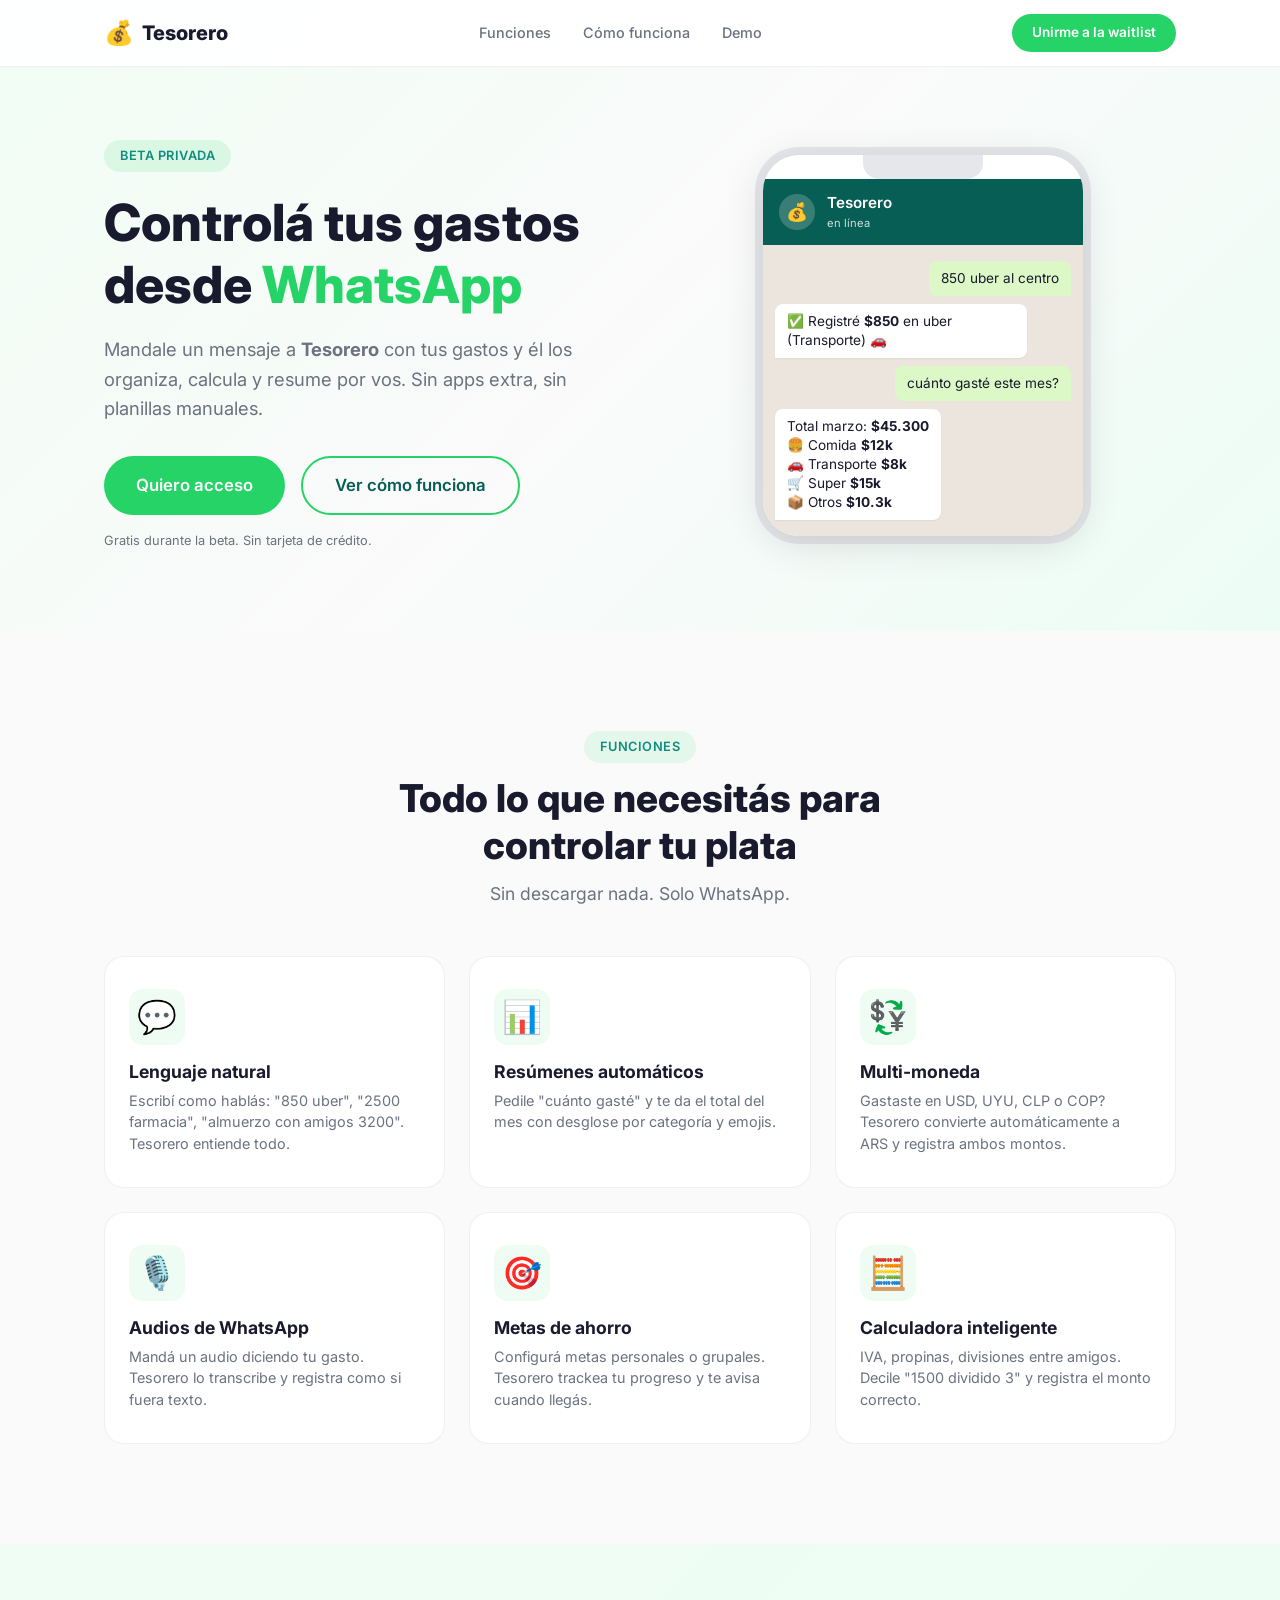
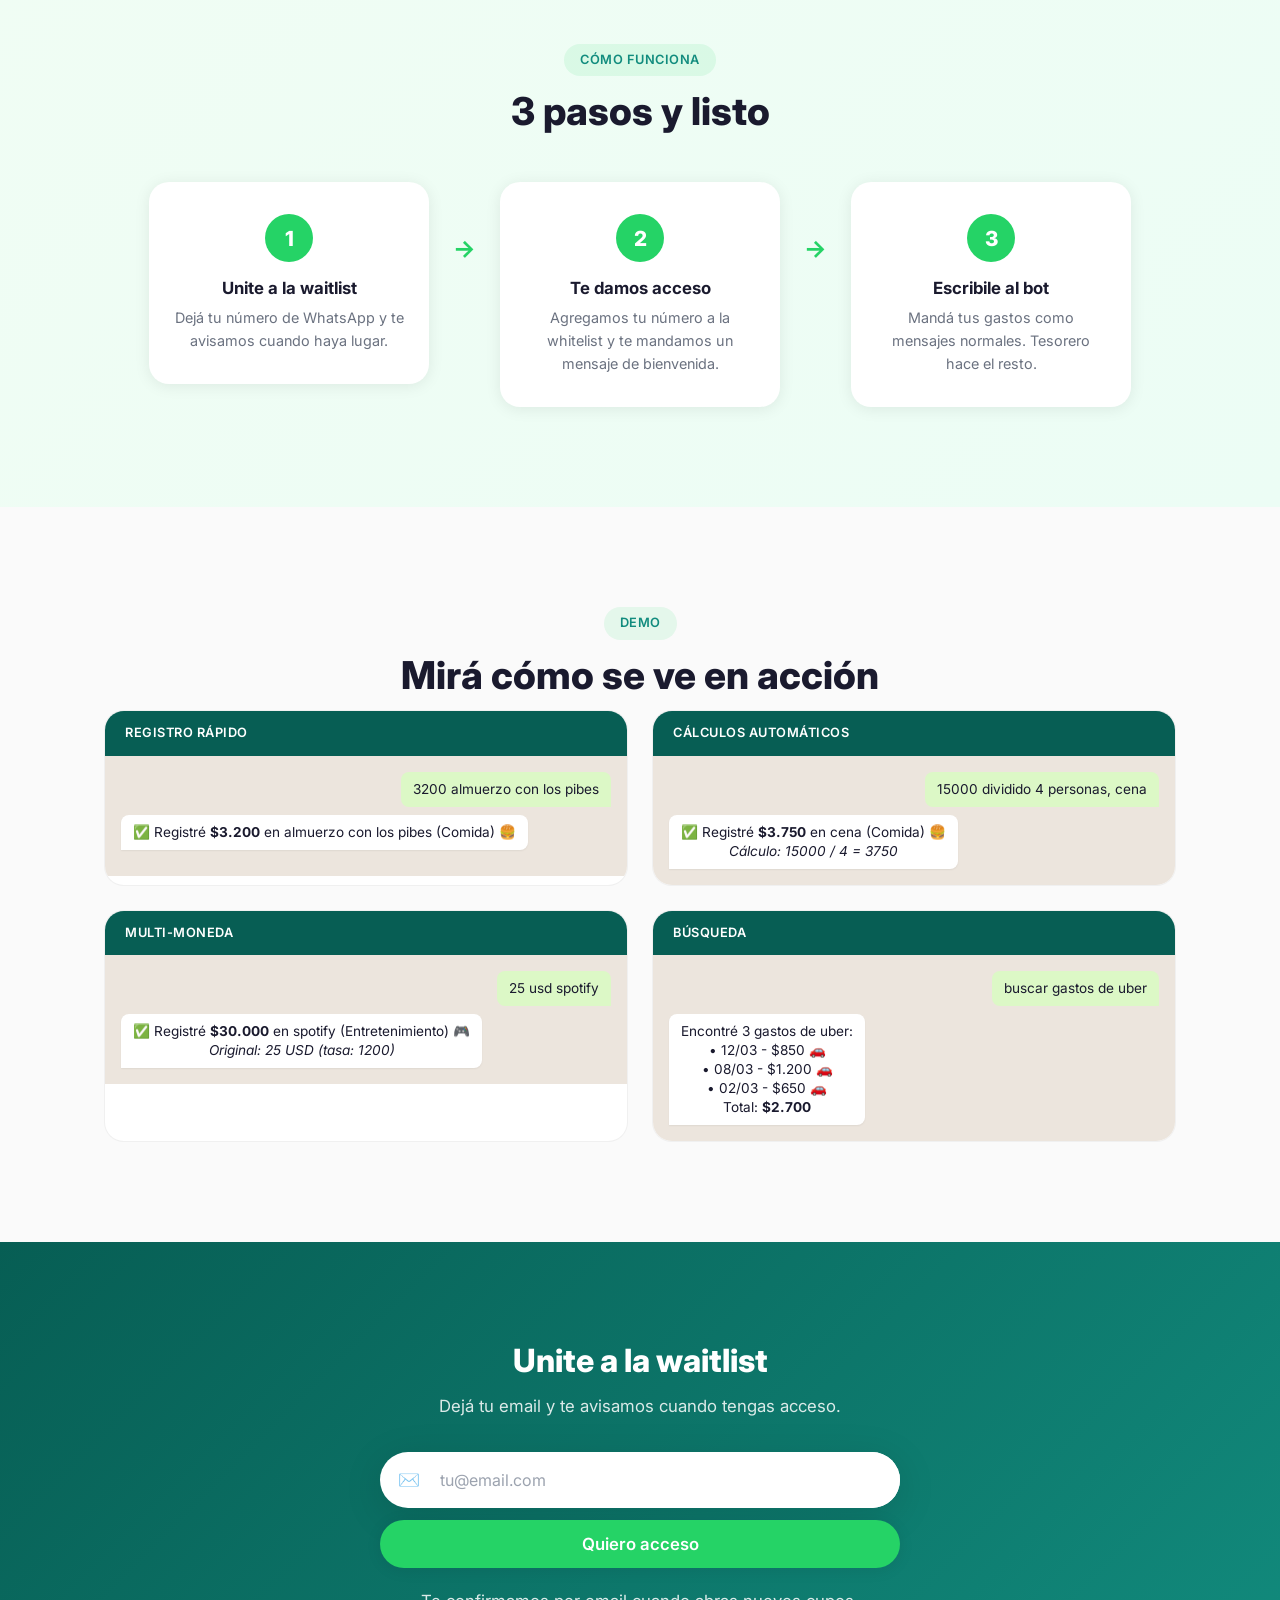
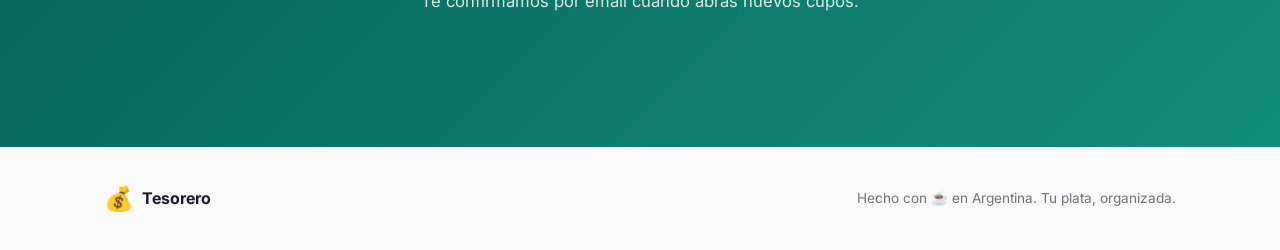
==== frontend-claude/index.html @ dd3bb727 "feat(landing): add vercel-ready waitlist landing" ====
<!DOCTYPE html>
<html lang="es">
<head>
  <meta charset="UTF-8">
  <meta name="viewport" content="width=device-width, initial-scale=1.0">
  <title>Tesorero - Tu asistente de gastos por WhatsApp</title>
  <link rel="stylesheet" href="styles.css">
  <link rel="preconnect" href="https://fonts.googleapis.com">
  <link rel="preconnect" href="https://fonts.gstatic.com" crossorigin>
  <link href="https://fonts.googleapis.com/css2?family=Inter:wght@400;500;600;700;800&display=swap" rel="stylesheet">
</head>
<body>

  <!-- Navbar -->
  <nav class="navbar">
    <div class="container nav-content">
      <a href="#" class="logo">
        <span class="logo-icon">💰</span>
        <span class="logo-text">Tesorero</span>
      </a>
      <ul class="nav-links">
        <li><a href="#features">Funciones</a></li>
        <li><a href="#how-it-works">Cómo funciona</a></li>
        <li><a href="#demo">Demo</a></li>
      </ul>
      <a href="#waitlist" class="btn btn-nav">Unirme a la waitlist</a>
      <button class="mobile-menu-btn" aria-label="Menú">
        <span></span><span></span><span></span>
      </button>
    </div>
  </nav>

  <!-- Hero -->
  <section class="hero">
    <div class="container hero-content">
      <div class="hero-text">
        <span class="hero-badge">Beta privada</span>
        <h1>Controlá tus gastos <br>desde <span class="highlight">WhatsApp</span></h1>
        <p class="hero-subtitle">
          Mandale un mensaje a <strong>Tesorero</strong> con tus gastos y él los organiza,
          calcula y resume por vos. Sin apps extra, sin planillas manuales.
        </p>
        <div class="hero-ctas">
          <a href="#waitlist" class="btn btn-primary btn-lg">Quiero acceso</a>
          <a href="#demo" class="btn btn-outline btn-lg">Ver cómo funciona</a>
        </div>
        <p class="hero-note">Gratis durante la beta. Sin tarjeta de crédito.</p>
      </div>
      <div class="hero-visual">
        <div class="phone-mockup">
          <div class="phone-notch"></div>
          <div class="chat-header">
            <div class="chat-avatar">💰</div>
            <div>
              <div class="chat-name">Tesorero</div>
              <div class="chat-status">en línea</div>
            </div>
          </div>
          <div class="chat-body">
            <div class="chat-bubble user">850 uber al centro</div>
            <div class="chat-bubble bot">
              ✅ Registré <strong>$850</strong> en uber (Transporte) 🚗
            </div>
            <div class="chat-bubble user">cuánto gasté este mes?</div>
            <div class="chat-bubble bot">
              Total marzo: <strong>$45.300</strong><br>
              🍔 Comida <strong>$12k</strong><br>
              🚗 Transporte <strong>$8k</strong><br>
              🛒 Super <strong>$15k</strong><br>
              📦 Otros <strong>$10.3k</strong>
            </div>
          </div>
        </div>
      </div>
    </div>
  </section>

  <!-- Features -->
  <section id="features" class="features">
    <div class="container">
      <span class="section-badge">Funciones</span>
      <h2 class="section-title">Todo lo que necesitás para<br>controlar tu plata</h2>
      <p class="section-subtitle">Sin descargar nada. Solo WhatsApp.</p>

      <div class="features-grid">
        <div class="feature-card">
          <div class="feature-icon">💬</div>
          <h3>Lenguaje natural</h3>
          <p>Escribí como hablás: "850 uber", "2500 farmacia", "almuerzo con amigos 3200". Tesorero entiende todo.</p>
        </div>

        <div class="feature-card">
          <div class="feature-icon">📊</div>
          <h3>Resúmenes automáticos</h3>
          <p>Pedile "cuánto gasté" y te da el total del mes con desglose por categoría y emojis.</p>
        </div>

        <div class="feature-card">
          <div class="feature-icon">💱</div>
          <h3>Multi-moneda</h3>
          <p>Gastaste en USD, UYU, CLP o COP? Tesorero convierte automáticamente a ARS y registra ambos montos.</p>
        </div>

        <div class="feature-card">
          <div class="feature-icon">🎙️</div>
          <h3>Audios de WhatsApp</h3>
          <p>Mandá un audio diciendo tu gasto. Tesorero lo transcribe y registra como si fuera texto.</p>
        </div>

        <div class="feature-card">
          <div class="feature-icon">🎯</div>
          <h3>Metas de ahorro</h3>
          <p>Configurá metas personales o grupales. Tesorero trackea tu progreso y te avisa cuando llegás.</p>
        </div>

        <div class="feature-card">
          <div class="feature-icon">🧮</div>
          <h3>Calculadora inteligente</h3>
          <p>IVA, propinas, divisiones entre amigos. Decile "1500 dividido 3" y registra el monto correcto.</p>
        </div>
      </div>
    </div>
  </section>

  <!-- How it works -->
  <section id="how-it-works" class="how-it-works">
    <div class="container">
      <span class="section-badge">Cómo funciona</span>
      <h2 class="section-title">3 pasos y listo</h2>

      <div class="steps">
        <div class="step">
          <div class="step-number">1</div>
          <h3>Unite a la waitlist</h3>
          <p>Dejá tu número de WhatsApp y te avisamos cuando haya lugar.</p>
        </div>
        <div class="step-arrow">→</div>
        <div class="step">
          <div class="step-number">2</div>
          <h3>Te damos acceso</h3>
          <p>Agregamos tu número a la whitelist y te mandamos un mensaje de bienvenida.</p>
        </div>
        <div class="step-arrow">→</div>
        <div class="step">
          <div class="step-number">3</div>
          <h3>Escribile al bot</h3>
          <p>Mandá tus gastos como mensajes normales. Tesorero hace el resto.</p>
        </div>
      </div>
    </div>
  </section>

  <!-- Demo / Chat preview -->
  <section id="demo" class="demo">
    <div class="container">
      <span class="section-badge">Demo</span>
      <h2 class="section-title">Mirá cómo se ve en acción</h2>

      <div class="demo-grid">
        <div class="demo-card">
          <div class="demo-label">Registro rápido</div>
          <div class="demo-chat">
            <div class="chat-bubble user">3200 almuerzo con los pibes</div>
            <div class="chat-bubble bot">✅ Registré <strong>$3.200</strong> en almuerzo con los pibes (Comida) 🍔</div>
          </div>
        </div>

        <div class="demo-card">
          <div class="demo-label">Cálculos automáticos</div>
          <div class="demo-chat">
            <div class="chat-bubble user">15000 dividido 4 personas, cena</div>
            <div class="chat-bubble bot">✅ Registré <strong>$3.750</strong> en cena (Comida) 🍔<br><em>Cálculo: 15000 / 4 = 3750</em></div>
          </div>
        </div>

        <div class="demo-card">
          <div class="demo-label">Multi-moneda</div>
          <div class="demo-chat">
            <div class="chat-bubble user">25 usd spotify</div>
            <div class="chat-bubble bot">✅ Registré <strong>$30.000</strong> en spotify (Entretenimiento) 🎮<br><em>Original: 25 USD (tasa: 1200)</em></div>
          </div>
        </div>

        <div class="demo-card">
          <div class="demo-label">Búsqueda</div>
          <div class="demo-chat">
            <div class="chat-bubble user">buscar gastos de uber</div>
            <div class="chat-bubble bot">Encontré 3 gastos de uber:<br>• 12/03 - $850 🚗<br>• 08/03 - $1.200 🚗<br>• 02/03 - $650 🚗<br>Total: <strong>$2.700</strong></div>
          </div>
        </div>
      </div>
    </div>
  </section>

  <!-- Waitlist -->
  <section id="waitlist" class="waitlist">
    <div class="container">
      <div class="waitlist-card">
        <h2>Unite a la waitlist</h2>
        <p>Dejá tu email y te avisamos cuando tengas acceso.</p>

        <form id="waitlist-form" class="waitlist-form">
          <div class="input-group">
            <span class="input-icon">✉️</span>
            <input
              type="email"
              id="email-input"
              placeholder="tu@email.com"
              required
              autocomplete="email"
            >
          </div>
          <button type="submit" class="btn btn-primary btn-lg btn-full">
            <span class="btn-text">Quiero acceso</span>
            <span class="btn-loading" hidden>Guardando...</span>
          </button>
        </form>

        <div id="waitlist-success" class="waitlist-success" hidden>
          <div class="success-icon">🎉</div>
          <h3>¡Estás en la lista!</h3>
          <p>Te vamos a mandar un email cuando tengas acceso. Gracias por tu interés.</p>
        </div>

        <div id="waitlist-error" class="waitlist-error" hidden></div>

        <p class="waitlist-count">Te confirmamos por email cuando abras nuevos cupos.</p>
      </div>
    </div>
  </section>

  <!-- Footer -->
  <footer class="footer">
    <div class="container footer-content">
      <div class="footer-brand">
        <span class="logo-icon">💰</span>
        <span class="logo-text">Tesorero</span>
      </div>
      <p class="footer-copy">Hecho con ☕ en Argentina. Tu plata, organizada.</p>
    </div>
  </footer>

  <script src="script.js"></script>
</body>
</html>
---- frontend-claude/styles.css ----
/* ========================================
   Tesorero Landing — WhatsApp-inspired
   ======================================== */

:root {
  --green: #25D366;
  --green-dark: #128C7E;
  --green-darker: #075E54;
  --green-light: #dcf8c6;
  --chat-bg: #ECE5DD;
  --bg: #fafafa;
  --bg-dark: #0b1120;
  --text: #1a1a2e;
  --text-muted: #6b7280;
  --white: #ffffff;
  --radius: 12px;
  --radius-lg: 20px;
  --shadow: 0 2px 16px rgba(0,0,0,0.08);
  --shadow-lg: 0 8px 40px rgba(0,0,0,0.12);
  --transition: 0.3s cubic-bezier(0.4, 0, 0.2, 1);
}

/* ---- Reset & Base ---- */
*, *::before, *::after { box-sizing: border-box; margin: 0; padding: 0; }

html {
  scroll-behavior: smooth;
  font-size: 16px;
}

body {
  font-family: 'Inter', -apple-system, BlinkMacSystemFont, sans-serif;
  color: var(--text);
  background: var(--bg);
  line-height: 1.6;
  -webkit-font-smoothing: antialiased;
}

.container {
  max-width: 1120px;
  margin: 0 auto;
  padding: 0 24px;
}

h1, h2, h3 { line-height: 1.2; }

a { text-decoration: none; color: inherit; }

/* ---- Buttons ---- */
.btn {
  display: inline-flex;
  align-items: center;
  justify-content: center;
  gap: 8px;
  font-family: inherit;
  font-weight: 600;
  font-size: 0.95rem;
  border: none;
  border-radius: 50px;
  cursor: pointer;
  transition: all var(--transition);
  padding: 10px 24px;
}

.btn-primary {
  background: var(--green);
  color: var(--white);
}
.btn-primary:hover {
  background: var(--green-dark);
  transform: translateY(-2px);
  box-shadow: 0 4px 20px rgba(37, 211, 102, 0.35);
}

.btn-outline {
  background: transparent;
  color: var(--green-darker);
  border: 2px solid var(--green);
}
.btn-outline:hover {
  background: var(--green);
  color: var(--white);
}

.btn-nav {
  background: var(--green);
  color: var(--white);
  padding: 8px 20px;
  font-size: 0.85rem;
}
.btn-nav:hover {
  background: var(--green-dark);
}

.btn-lg { padding: 14px 32px; font-size: 1.05rem; }
.btn-full { width: 100%; }

/* ---- Navbar ---- */
.navbar {
  position: fixed;
  top: 0;
  left: 0;
  right: 0;
  z-index: 100;
  background: rgba(255,255,255,0.92);
  backdrop-filter: blur(12px);
  border-bottom: 1px solid rgba(0,0,0,0.06);
  padding: 14px 0;
}

.nav-content {
  display: flex;
  align-items: center;
  justify-content: space-between;
}

.logo {
  display: flex;
  align-items: center;
  gap: 8px;
  font-weight: 800;
  font-size: 1.25rem;
}
.logo-icon { font-size: 1.5rem; }

.nav-links {
  display: flex;
  list-style: none;
  gap: 32px;
}
.nav-links a {
  font-size: 0.9rem;
  font-weight: 500;
  color: var(--text-muted);
  transition: color var(--transition);
}
.nav-links a:hover { color: var(--green-darker); }

.mobile-menu-btn {
  display: none;
  flex-direction: column;
  gap: 5px;
  background: none;
  border: none;
  cursor: pointer;
  padding: 4px;
}
.mobile-menu-btn span {
  width: 22px;
  height: 2px;
  background: var(--text);
  border-radius: 2px;
  transition: var(--transition);
}

/* ---- Hero ---- */
.hero {
  padding: 140px 0 80px;
  background: linear-gradient(135deg, #f0fdf4 0%, var(--bg) 50%, #ecfdf5 100%);
}

.hero-content {
  display: grid;
  grid-template-columns: 1fr 1fr;
  gap: 60px;
  align-items: center;
}

.hero-badge {
  display: inline-block;
  padding: 6px 16px;
  background: rgba(37, 211, 102, 0.12);
  color: var(--green-dark);
  font-size: 0.8rem;
  font-weight: 600;
  border-radius: 50px;
  margin-bottom: 20px;
  text-transform: uppercase;
  letter-spacing: 0.5px;
}

.hero h1 {
  font-size: 3.2rem;
  font-weight: 800;
  margin-bottom: 20px;
  color: var(--text);
}

.highlight {
  color: var(--green);
  position: relative;
}

.hero-subtitle {
  font-size: 1.15rem;
  color: var(--text-muted);
  margin-bottom: 32px;
  max-width: 480px;
}

.hero-ctas {
  display: flex;
  gap: 16px;
  margin-bottom: 16px;
}

.hero-note {
  font-size: 0.8rem;
  color: var(--text-muted);
}

/* Phone mockup */
.phone-mockup {
  width: 320px;
  margin: 0 auto;
  background: var(--white);
  border-radius: 36px;
  box-shadow: var(--shadow-lg), 0 0 0 8px #e5e7eb;
  overflow: hidden;
  position: relative;
}

.phone-notch {
  width: 120px;
  height: 24px;
  background: #e5e7eb;
  border-radius: 0 0 16px 16px;
  margin: 0 auto;
}

.chat-header {
  display: flex;
  align-items: center;
  gap: 12px;
  padding: 12px 16px;
  background: var(--green-darker);
  color: var(--white);
}

.chat-avatar {
  width: 36px;
  height: 36px;
  background: rgba(255,255,255,0.2);
  border-radius: 50%;
  display: flex;
  align-items: center;
  justify-content: center;
  font-size: 1.1rem;
}

.chat-name {
  font-weight: 600;
  font-size: 0.95rem;
}

.chat-status {
  font-size: 0.7rem;
  opacity: 0.8;
}

.chat-body {
  background: var(--chat-bg);
  padding: 16px 12px;
  min-height: 280px;
  display: flex;
  flex-direction: column;
  gap: 8px;
}

.chat-bubble {
  max-width: 85%;
  padding: 8px 12px;
  border-radius: 8px;
  font-size: 0.85rem;
  line-height: 1.4;
  position: relative;
  animation: fadeInUp 0.4s ease both;
}

.chat-bubble.user {
  align-self: flex-end;
  background: var(--green-light);
  border-radius: 8px 8px 0 8px;
}

.chat-bubble.bot {
  align-self: flex-start;
  background: var(--white);
  border-radius: 8px 8px 8px 0;
  box-shadow: 0 1px 2px rgba(0,0,0,0.06);
}

.chat-bubble:nth-child(1) { animation-delay: 0.1s; }
.chat-bubble:nth-child(2) { animation-delay: 0.4s; }
.chat-bubble:nth-child(3) { animation-delay: 0.8s; }
.chat-bubble:nth-child(4) { animation-delay: 1.1s; }

@keyframes fadeInUp {
  from { opacity: 0; transform: translateY(12px); }
  to   { opacity: 1; transform: translateY(0); }
}

/* ---- Section common ---- */
.section-badge {
  display: inline-block;
  padding: 6px 16px;
  background: rgba(37, 211, 102, 0.1);
  color: var(--green-dark);
  font-size: 0.8rem;
  font-weight: 600;
  border-radius: 50px;
  text-transform: uppercase;
  letter-spacing: 0.5px;
  margin-bottom: 12px;
}

.section-title {
  font-size: 2.4rem;
  font-weight: 800;
  margin-bottom: 12px;
}

.section-subtitle {
  font-size: 1.1rem;
  color: var(--text-muted);
  margin-bottom: 48px;
}

/* ---- Features ---- */
.features {
  padding: 100px 0;
  text-align: center;
}

.features-grid {
  display: grid;
  grid-template-columns: repeat(3, 1fr);
  gap: 24px;
}

.feature-card {
  background: var(--white);
  border-radius: var(--radius-lg);
  padding: 32px 24px;
  text-align: left;
  border: 1px solid rgba(0,0,0,0.06);
  transition: all var(--transition);
}
.feature-card:hover {
  transform: translateY(-4px);
  box-shadow: var(--shadow-lg);
  border-color: rgba(37, 211, 102, 0.2);
}

.feature-icon {
  font-size: 2rem;
  margin-bottom: 16px;
  width: 56px;
  height: 56px;
  display: flex;
  align-items: center;
  justify-content: center;
  background: rgba(37, 211, 102, 0.08);
  border-radius: 14px;
}

.feature-card h3 {
  font-size: 1.1rem;
  font-weight: 700;
  margin-bottom: 8px;
}

.feature-card p {
  font-size: 0.9rem;
  color: var(--text-muted);
  line-height: 1.5;
}

/* ---- How it works ---- */
.how-it-works {
  padding: 100px 0;
  background: linear-gradient(135deg, #f0fdf4, #ecfdf5);
  text-align: center;
}

.steps {
  display: flex;
  align-items: flex-start;
  justify-content: center;
  gap: 24px;
  margin-top: 48px;
}

.step {
  flex: 1;
  max-width: 280px;
  padding: 32px 24px;
  background: var(--white);
  border-radius: var(--radius-lg);
  box-shadow: var(--shadow);
}

.step-number {
  width: 48px;
  height: 48px;
  background: var(--green);
  color: var(--white);
  font-size: 1.3rem;
  font-weight: 800;
  border-radius: 50%;
  display: flex;
  align-items: center;
  justify-content: center;
  margin: 0 auto 16px;
}

.step h3 {
  font-size: 1.05rem;
  font-weight: 700;
  margin-bottom: 8px;
}

.step p {
  font-size: 0.9rem;
  color: var(--text-muted);
}

.step-arrow {
  font-size: 1.5rem;
  color: var(--green);
  font-weight: 700;
  margin-top: 48px;
}

/* ---- Demo ---- */
.demo {
  padding: 100px 0;
  text-align: center;
}

.demo-grid {
  display: grid;
  grid-template-columns: repeat(2, 1fr);
  gap: 24px;
}

.demo-card {
  background: var(--white);
  border-radius: var(--radius-lg);
  overflow: hidden;
  border: 1px solid rgba(0,0,0,0.06);
  transition: all var(--transition);
}
.demo-card:hover {
  box-shadow: var(--shadow-lg);
}

.demo-label {
  padding: 12px 20px;
  background: var(--green-darker);
  color: var(--white);
  font-size: 0.8rem;
  font-weight: 600;
  text-align: left;
  text-transform: uppercase;
  letter-spacing: 0.5px;
}

.demo-chat {
  background: var(--chat-bg);
  padding: 16px;
  display: flex;
  flex-direction: column;
  gap: 8px;
  min-height: 120px;
}

/* ---- Waitlist ---- */
.waitlist {
  padding: 100px 0;
  background: linear-gradient(135deg, var(--green-darker), var(--green-dark));
}

.waitlist-card {
  max-width: 520px;
  margin: 0 auto;
  text-align: center;
  color: var(--white);
}

.waitlist-card h2 {
  font-size: 2rem;
  font-weight: 800;
  margin-bottom: 12px;
}

.waitlist-card > p {
  font-size: 1.05rem;
  opacity: 0.85;
  margin-bottom: 32px;
}

.waitlist-form {
  display: flex;
  flex-direction: column;
  gap: 12px;
}

.input-group {
  display: flex;
  gap: 0;
  background: var(--white);
  border-radius: 50px;
  overflow: hidden;
  box-shadow: var(--shadow-lg);
}

.input-icon {
  padding: 14px 0 14px 18px;
  font-size: 1.1rem;
  display: flex;
  align-items: center;
}

#email-input {
  flex: 1;
  padding: 14px 20px;
  border: none;
  font-size: 1rem;
  font-family: inherit;
  color: var(--text);
  outline: none;
  min-width: 0;
}
#email-input::placeholder { color: #9ca3af; }

.waitlist-form .btn {
  box-shadow: var(--shadow);
}

.waitlist-success {
  padding: 32px;
  background: rgba(255,255,255,0.1);
  border-radius: var(--radius-lg);
  margin-top: 20px;
}

.success-icon {
  font-size: 2.5rem;
  margin-bottom: 12px;
}

.waitlist-success h3 {
  font-size: 1.3rem;
  font-weight: 700;
  margin-bottom: 8px;
}

.waitlist-success p {
  font-size: 0.95rem;
  opacity: 0.85;
}

.waitlist-error {
  margin-top: 12px;
  padding: 12px 16px;
  background: rgba(239, 68, 68, 0.15);
  color: #fca5a5;
  border-radius: var(--radius);
  font-size: 0.9rem;
}

.waitlist-count {
  margin-top: 20px;
  font-size: 0.85rem;
  opacity: 0.65;
}

/* ---- Footer ---- */
.footer {
  padding: 32px 0;
  border-top: 1px solid rgba(0,0,0,0.06);
}

.footer-content {
  display: flex;
  align-items: center;
  justify-content: space-between;
}

.footer-brand {
  display: flex;
  align-items: center;
  gap: 8px;
  font-weight: 700;
}

.footer-copy {
  font-size: 0.85rem;
  color: var(--text-muted);
}

.footer-admin {
  font-size: 0.8rem;
  color: var(--text-muted);
  opacity: 0.4;
  transition: opacity var(--transition);
}
.footer-admin:hover { opacity: 1; }

/* ---- Responsive ---- */
@media (max-width: 768px) {
  .hero { padding: 120px 0 60px; }

  .hero-content {
    grid-template-columns: 1fr;
    gap: 40px;
    text-align: center;
  }

  .hero h1 { font-size: 2.2rem; }
  .hero-subtitle { margin: 0 auto 28px; }

  .hero-ctas {
    flex-direction: column;
    align-items: center;
  }

  .hero-visual { order: -1; }
  .phone-mockup { width: 280px; }

  .nav-links { display: none; }
  .btn-nav { display: none; }
  .mobile-menu-btn { display: flex; }

  .section-title { font-size: 1.8rem; }

  .features-grid {
    grid-template-columns: 1fr;
    gap: 16px;
  }

  .steps {
    flex-direction: column;
    align-items: center;
  }
  .step-arrow {
    transform: rotate(90deg);
    margin: 0;
  }

  .demo-grid { grid-template-columns: 1fr; }

  .footer-content {
    flex-direction: column;
    gap: 12px;
    text-align: center;
  }

  .input-group { border-radius: 16px; }
  .waitlist-form .btn { border-radius: 16px; }
}

@media (max-width: 480px) {
  .hero h1 { font-size: 1.8rem; }
  .section-title { font-size: 1.5rem; }
  .phone-mockup { width: 260px; }

  .input-group {
    border-radius: 16px;
  }
}
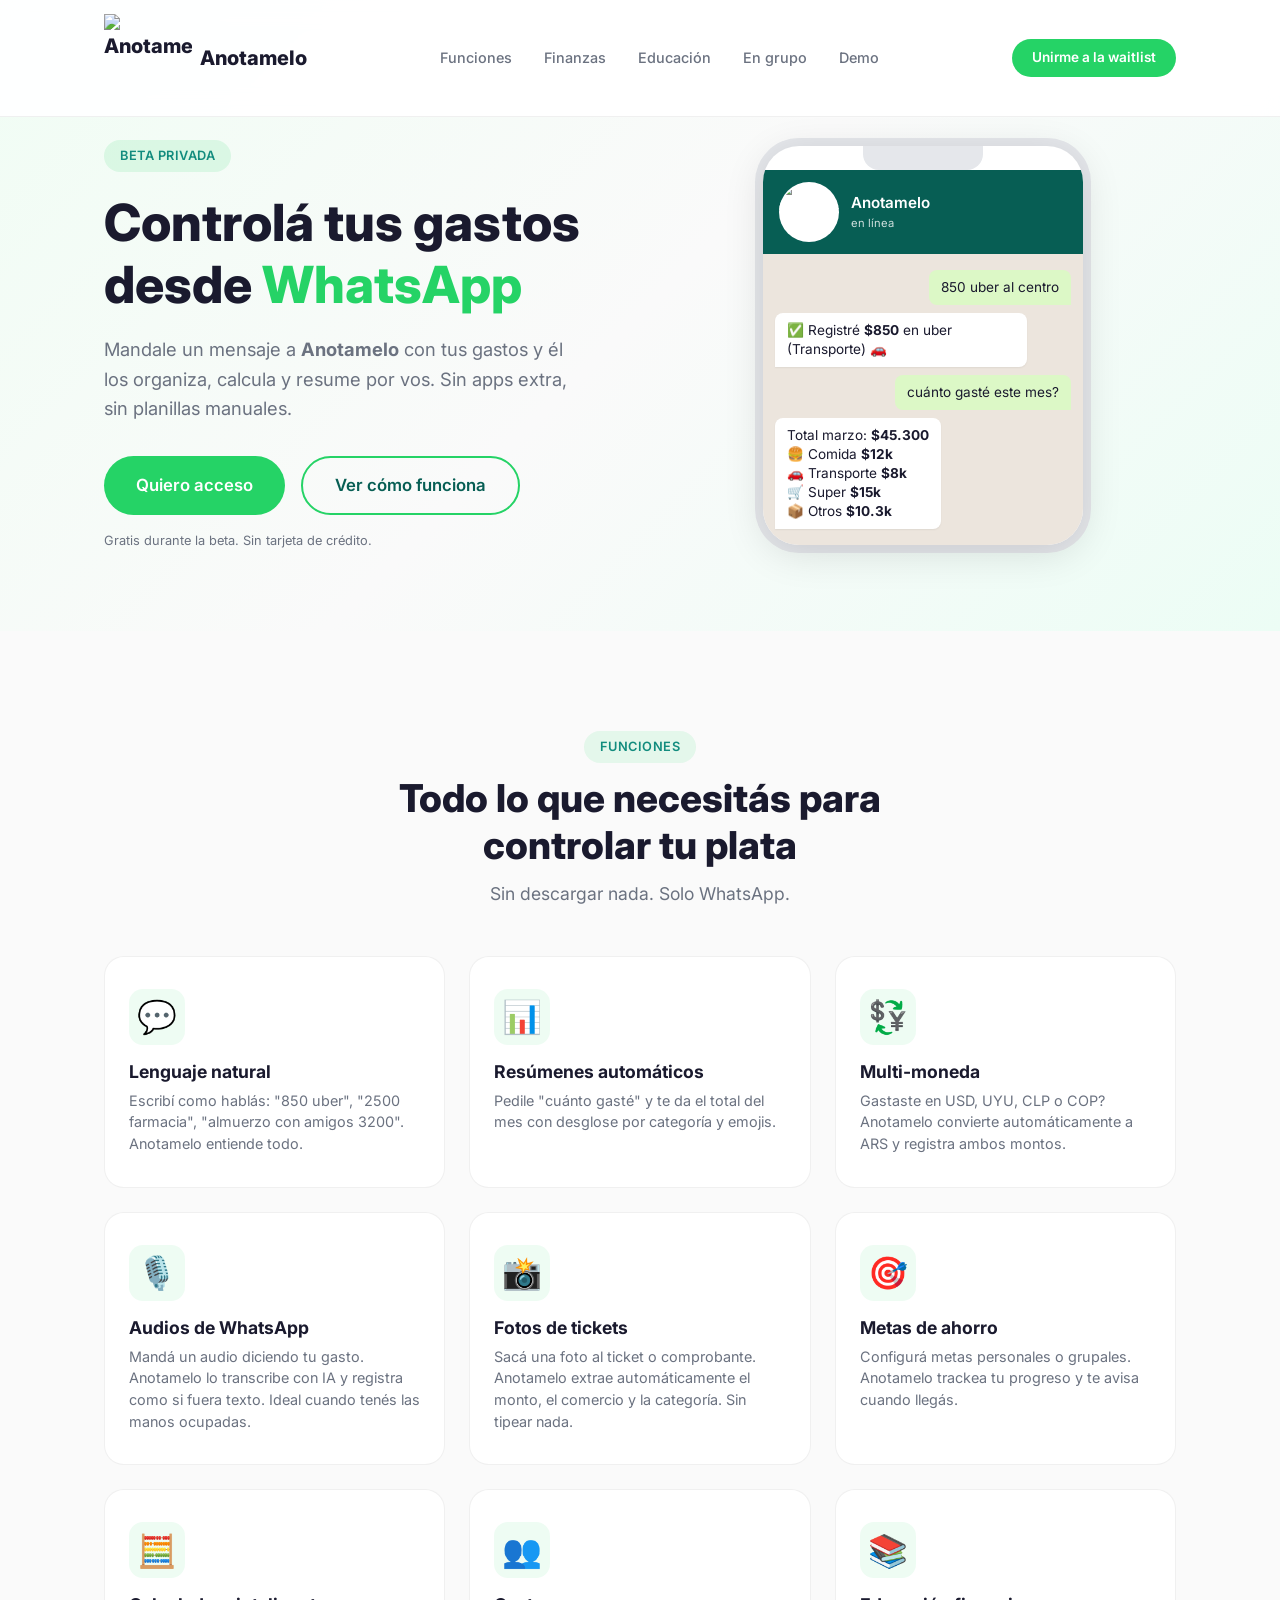
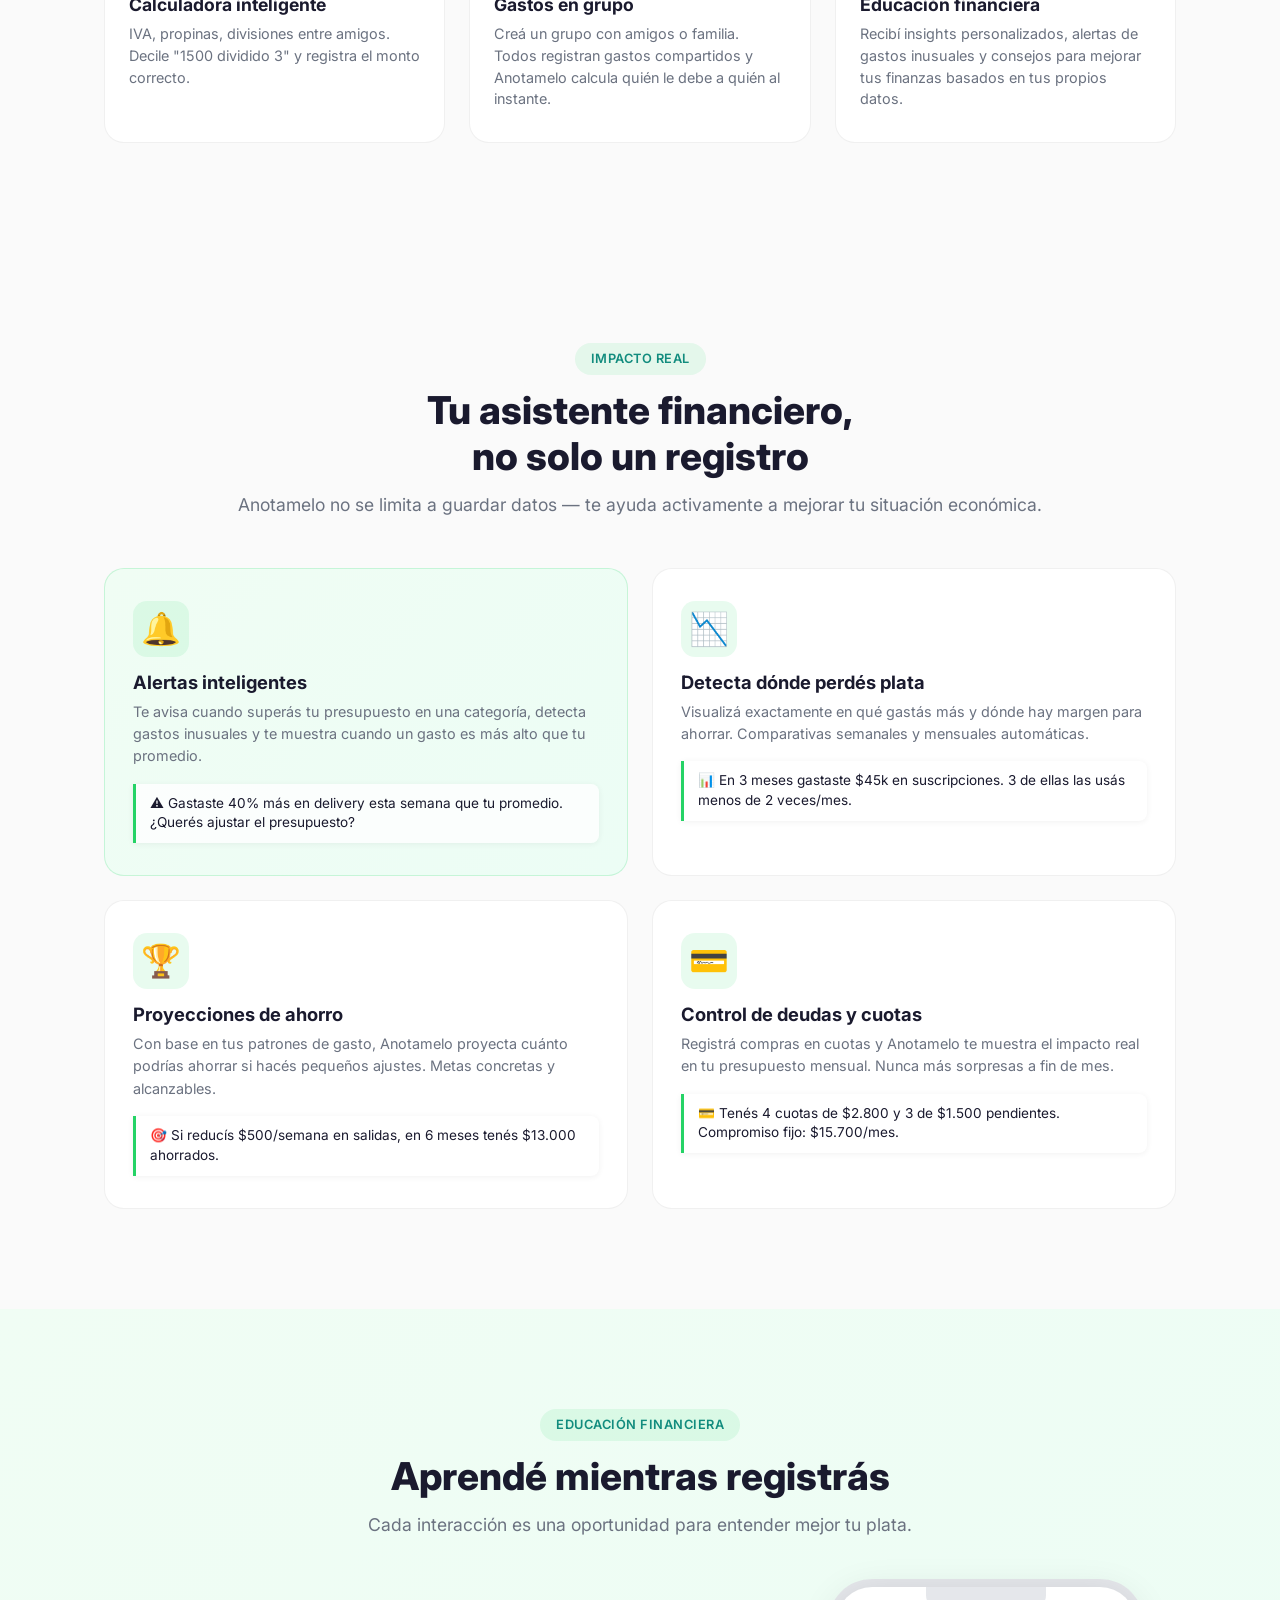
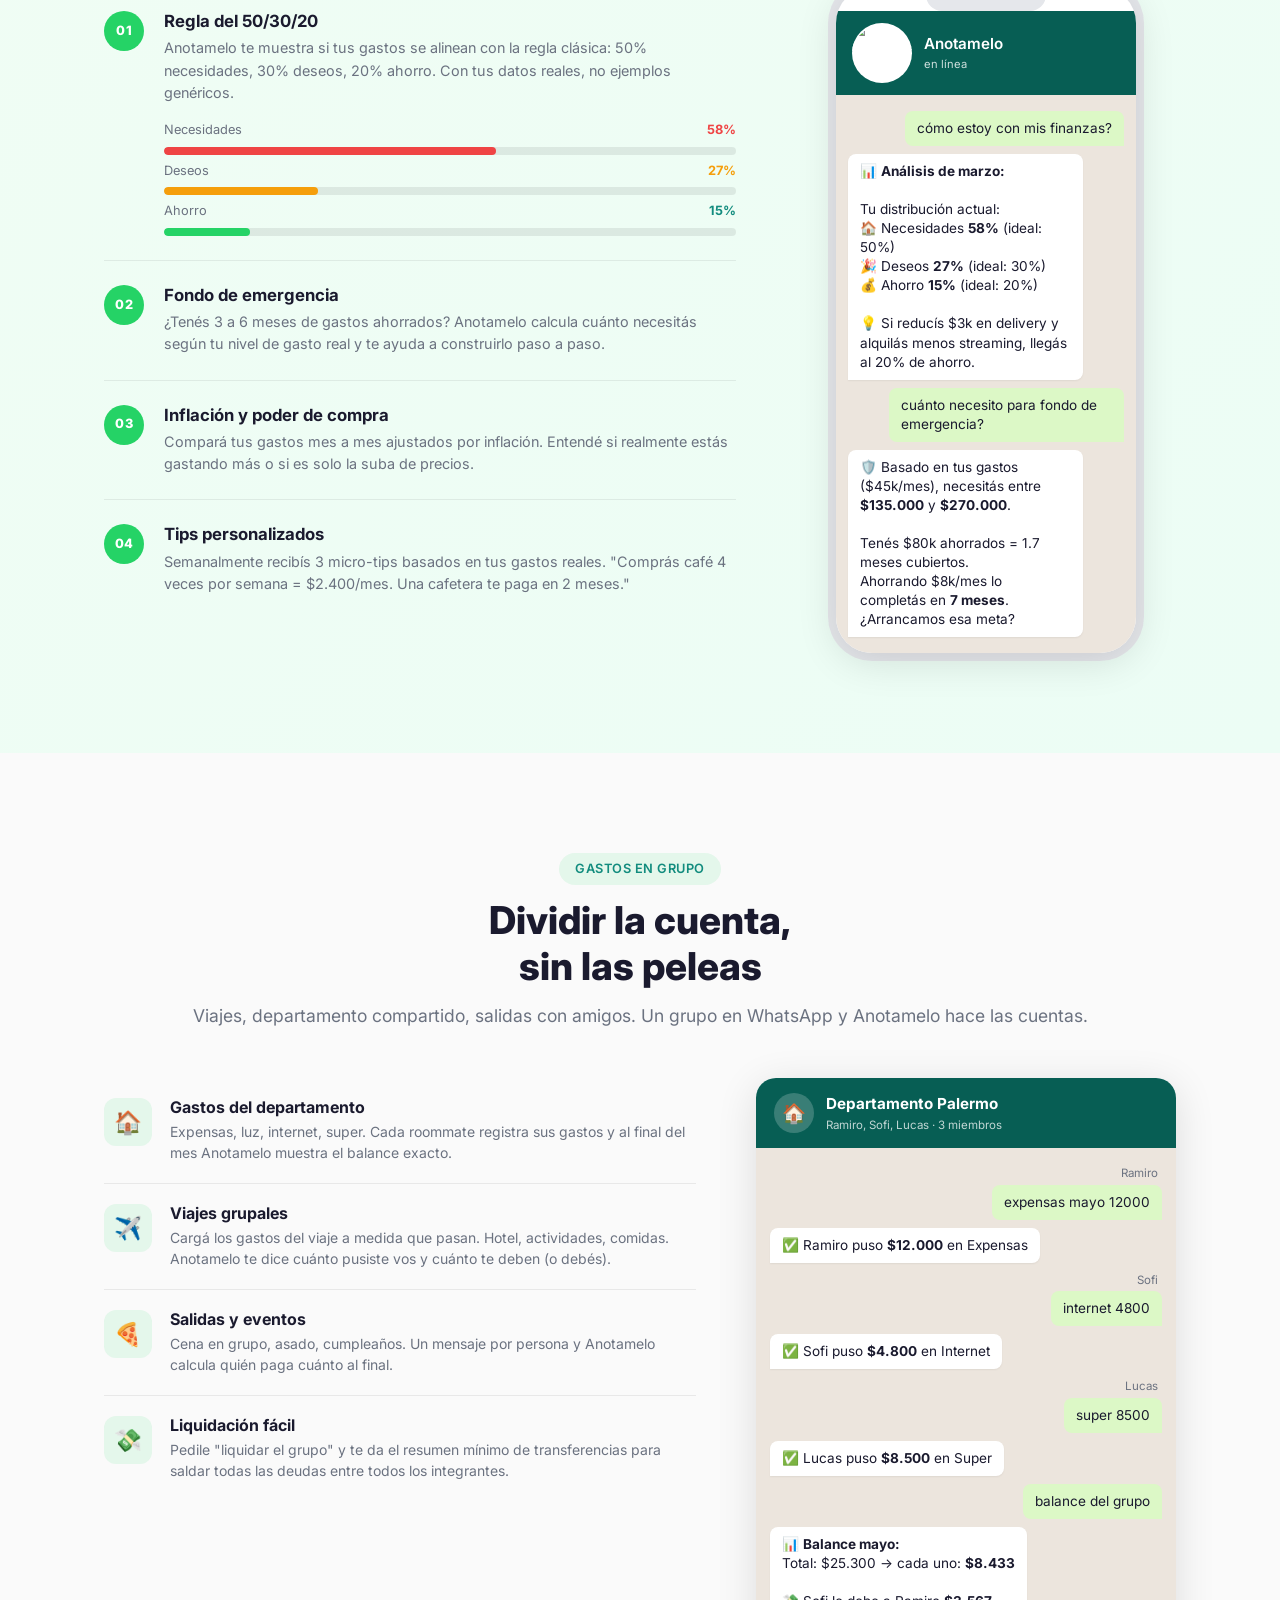
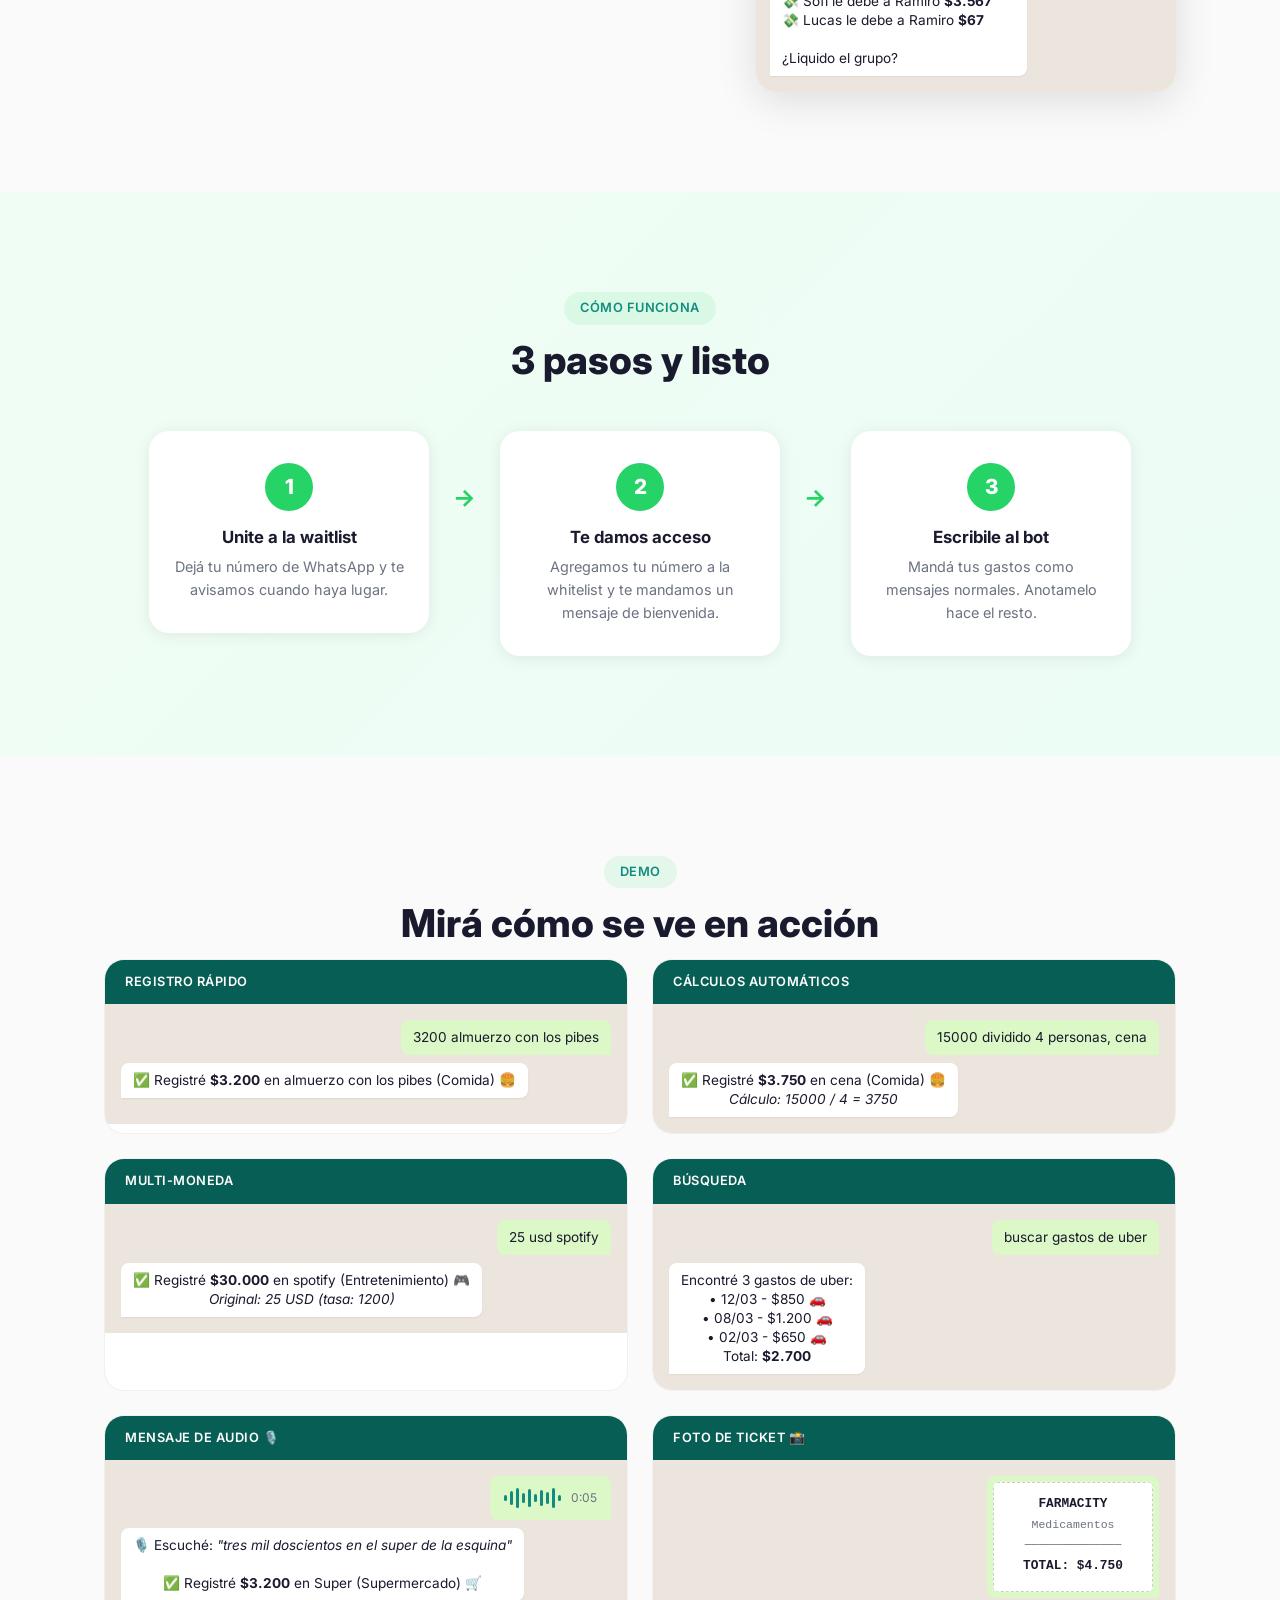
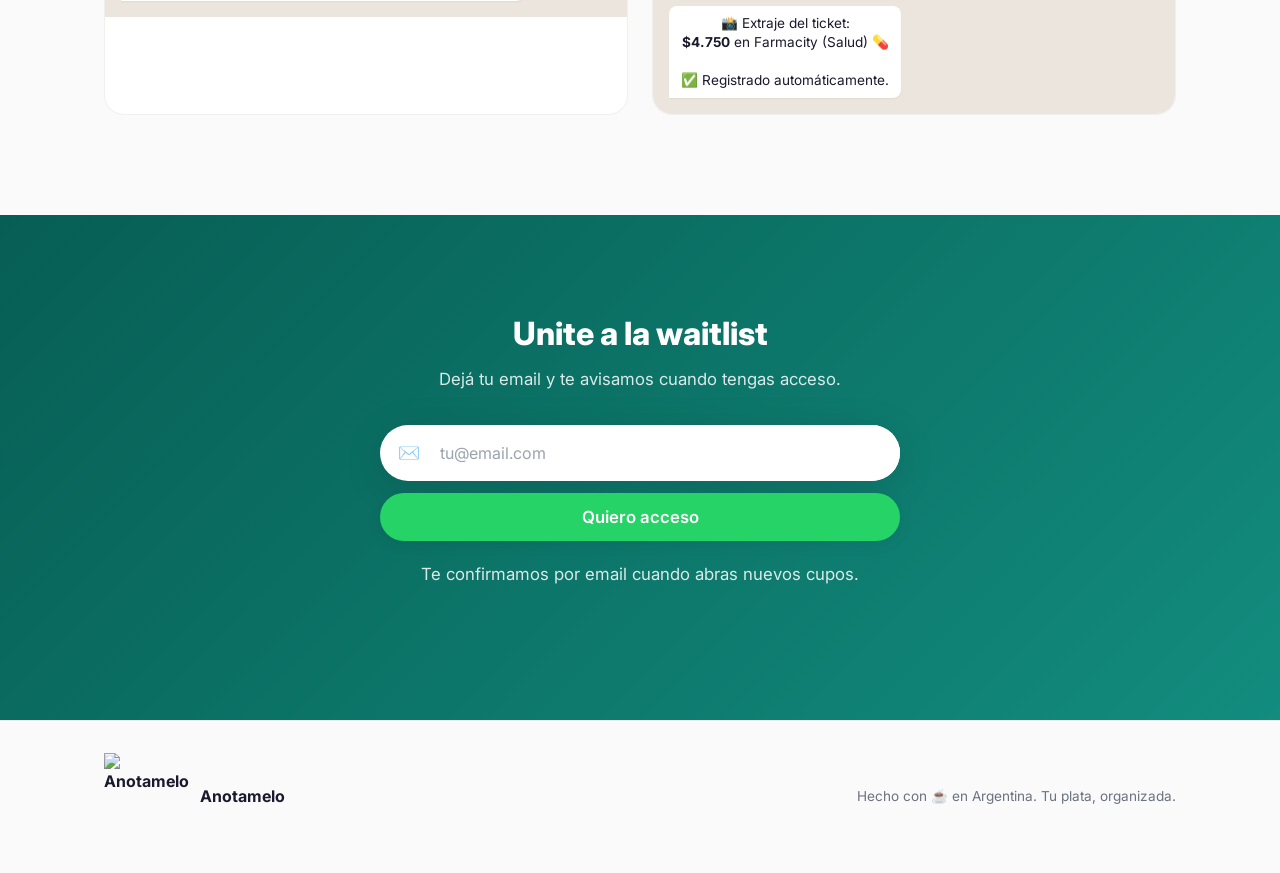
==== commit 4a5c7338: "fix(landing): bigger chat avatar (60px) and add 64px favicon for sharper tab icon Co-Authored-By: Cl" ====
--- a/frontend-claude/index.html
+++ b/frontend-claude/index.html
@@ -3,11 +3,19 @@
 <head>
   <meta charset="UTF-8">
   <meta name="viewport" content="width=device-width, initial-scale=1.0">
-  <title>Tesorero - Tu asistente de gastos por WhatsApp</title>
+  <title>Anotamelo - Tu asistente financiero por WhatsApp</title>
   <link rel="stylesheet" href="styles.css">
   <link rel="preconnect" href="https://fonts.googleapis.com">
   <link rel="preconnect" href="https://fonts.gstatic.com" crossorigin>
   <link href="https://fonts.googleapis.com/css2?family=Inter:wght@400;500;600;700;800&display=swap" rel="stylesheet">
+  <link rel="icon" type="image/png" sizes="64x64" href="favicon-64.png">
+  <link rel="icon" type="image/png" sizes="32x32" href="favicon-32.png">
+  <link rel="icon" type="image/png" sizes="16x16" href="favicon-16.png">
+  <link rel="apple-touch-icon" href="logo.png">
+  <script>
+    window.va = window.va || function () { (window.vaq = window.vaq || []).push(arguments); };
+  </script>
+  <script defer src="/_vercel/insights/script.js"></script>
 </head>
 <body>
 
@@ -15,12 +23,14 @@
   <nav class="navbar">
     <div class="container nav-content">
       <a href="#" class="logo">
-        <span class="logo-icon">💰</span>
-        <span class="logo-text">Tesorero</span>
+        <img src="logo.png" alt="Anotamelo" class="logo-img">
+        <span class="logo-text">Anotamelo</span>
       </a>
       <ul class="nav-links">
         <li><a href="#features">Funciones</a></li>
-        <li><a href="#how-it-works">Cómo funciona</a></li>
+        <li><a href="#financial-help">Finanzas</a></li>
+        <li><a href="#education">Educación</a></li>
+        <li><a href="#groups">En grupo</a></li>
         <li><a href="#demo">Demo</a></li>
       </ul>
       <a href="#waitlist" class="btn btn-nav">Unirme a la waitlist</a>
@@ -37,7 +47,7 @@
         <span class="hero-badge">Beta privada</span>
         <h1>Controlá tus gastos <br>desde <span class="highlight">WhatsApp</span></h1>
         <p class="hero-subtitle">
-          Mandale un mensaje a <strong>Tesorero</strong> con tus gastos y él los organiza,
+          Mandale un mensaje a <strong>Anotamelo</strong> con tus gastos y él los organiza,
           calcula y resume por vos. Sin apps extra, sin planillas manuales.
         </p>
         <div class="hero-ctas">
@@ -50,9 +60,9 @@
         <div class="phone-mockup">
           <div class="phone-notch"></div>
           <div class="chat-header">
-            <div class="chat-avatar">💰</div>
+            <div class="chat-avatar"><img src="logo.png" alt="Anotamelo" class="avatar-img"></div>
             <div>
-              <div class="chat-name">Tesorero</div>
+              <div class="chat-name">Anotamelo</div>
               <div class="chat-status">en línea</div>
             </div>
           </div>
@@ -86,7 +96,7 @@
         <div class="feature-card">
           <div class="feature-icon">💬</div>
           <h3>Lenguaje natural</h3>
-          <p>Escribí como hablás: "850 uber", "2500 farmacia", "almuerzo con amigos 3200". Tesorero entiende todo.</p>
+          <p>Escribí como hablás: "850 uber", "2500 farmacia", "almuerzo con amigos 3200". Anotamelo entiende todo.</p>
         </div>
 
         <div class="feature-card">
@@ -98,25 +108,252 @@
         <div class="feature-card">
           <div class="feature-icon">💱</div>
           <h3>Multi-moneda</h3>
-          <p>Gastaste en USD, UYU, CLP o COP? Tesorero convierte automáticamente a ARS y registra ambos montos.</p>
+          <p>Gastaste en USD, UYU, CLP o COP? Anotamelo convierte automáticamente a ARS y registra ambos montos.</p>
         </div>
 
         <div class="feature-card">
           <div class="feature-icon">🎙️</div>
           <h3>Audios de WhatsApp</h3>
-          <p>Mandá un audio diciendo tu gasto. Tesorero lo transcribe y registra como si fuera texto.</p>
+          <p>Mandá un audio diciendo tu gasto. Anotamelo lo transcribe con IA y registra como si fuera texto. Ideal cuando tenés las manos ocupadas.</p>
+        </div>
+
+        <div class="feature-card">
+          <div class="feature-icon">📸</div>
+          <h3>Fotos de tickets</h3>
+          <p>Sacá una foto al ticket o comprobante. Anotamelo extrae automáticamente el monto, el comercio y la categoría. Sin tipear nada.</p>
         </div>
 
         <div class="feature-card">
           <div class="feature-icon">🎯</div>
           <h3>Metas de ahorro</h3>
-          <p>Configurá metas personales o grupales. Tesorero trackea tu progreso y te avisa cuando llegás.</p>
+          <p>Configurá metas personales o grupales. Anotamelo trackea tu progreso y te avisa cuando llegás.</p>
         </div>
 
         <div class="feature-card">
           <div class="feature-icon">🧮</div>
           <h3>Calculadora inteligente</h3>
           <p>IVA, propinas, divisiones entre amigos. Decile "1500 dividido 3" y registra el monto correcto.</p>
+        </div>
+
+        <div class="feature-card">
+          <div class="feature-icon">👥</div>
+          <h3>Gastos en grupo</h3>
+          <p>Creá un grupo con amigos o familia. Todos registran gastos compartidos y Anotamelo calcula quién le debe a quién al instante.</p>
+        </div>
+
+        <div class="feature-card">
+          <div class="feature-icon">📚</div>
+          <h3>Educación financiera</h3>
+          <p>Recibí insights personalizados, alertas de gastos inusuales y consejos para mejorar tus finanzas basados en tus propios datos.</p>
+        </div>
+      </div>
+    </div>
+  </section>
+
+  <!-- Financial Help -->
+  <section id="financial-help" class="financial-help">
+    <div class="container">
+      <span class="section-badge">Impacto real</span>
+      <h2 class="section-title">Tu asistente financiero,<br>no solo un registro</h2>
+      <p class="section-subtitle">Anotamelo no se limita a guardar datos — te ayuda activamente a mejorar tu situación económica.</p>
+
+      <div class="fh-grid">
+        <div class="fh-card fh-accent">
+          <div class="fh-icon">🔔</div>
+          <h3>Alertas inteligentes</h3>
+          <p>Te avisa cuando superás tu presupuesto en una categoría, detecta gastos inusuales y te muestra cuando un gasto es más alto que tu promedio.</p>
+          <div class="fh-example">
+            <div class="fh-msg">⚠️ Gastaste 40% más en delivery esta semana que tu promedio. ¿Querés ajustar el presupuesto?</div>
+          </div>
+        </div>
+
+        <div class="fh-card">
+          <div class="fh-icon">📉</div>
+          <h3>Detecta dónde perdés plata</h3>
+          <p>Visualizá exactamente en qué gastás más y dónde hay margen para ahorrar. Comparativas semanales y mensuales automáticas.</p>
+          <div class="fh-example">
+            <div class="fh-msg">📊 En 3 meses gastaste $45k en suscripciones. 3 de ellas las usás menos de 2 veces/mes.</div>
+          </div>
+        </div>
+
+        <div class="fh-card">
+          <div class="fh-icon">🏆</div>
+          <h3>Proyecciones de ahorro</h3>
+          <p>Con base en tus patrones de gasto, Anotamelo proyecta cuánto podrías ahorrar si hacés pequeños ajustes. Metas concretas y alcanzables.</p>
+          <div class="fh-example">
+            <div class="fh-msg">🎯 Si reducís $500/semana en salidas, en 6 meses tenés $13.000 ahorrados.</div>
+          </div>
+        </div>
+
+        <div class="fh-card">
+          <div class="fh-icon">💳</div>
+          <h3>Control de deudas y cuotas</h3>
+          <p>Registrá compras en cuotas y Anotamelo te muestra el impacto real en tu presupuesto mensual. Nunca más sorpresas a fin de mes.</p>
+          <div class="fh-example">
+            <div class="fh-msg">💳 Tenés 4 cuotas de $2.800 y 3 de $1.500 pendientes. Compromiso fijo: $15.700/mes.</div>
+          </div>
+        </div>
+      </div>
+    </div>
+  </section>
+
+  <!-- Financial Education -->
+  <section id="education" class="education">
+    <div class="container">
+      <span class="section-badge">Educación financiera</span>
+      <h2 class="section-title">Aprendé mientras registrás</h2>
+      <p class="section-subtitle">Cada interacción es una oportunidad para entender mejor tu plata.</p>
+
+      <div class="edu-layout">
+        <div class="edu-content">
+          <div class="edu-item">
+            <div class="edu-number">01</div>
+            <div class="edu-body">
+              <h3>Regla del 50/30/20</h3>
+              <p>Anotamelo te muestra si tus gastos se alinean con la regla clásica: 50% necesidades, 30% deseos, 20% ahorro. Con tus datos reales, no ejemplos genéricos.</p>
+              <div class="edu-bar-wrap">
+                <div class="edu-bar-label"><span>Necesidades</span><span class="edu-pct pct-needs">58%</span></div>
+                <div class="edu-bar"><div class="edu-fill fill-needs" style="width:58%"></div></div>
+                <div class="edu-bar-label"><span>Deseos</span><span class="edu-pct pct-wants">27%</span></div>
+                <div class="edu-bar"><div class="edu-fill fill-wants" style="width:27%"></div></div>
+                <div class="edu-bar-label"><span>Ahorro</span><span class="edu-pct pct-save">15%</span></div>
+                <div class="edu-bar"><div class="edu-fill fill-save" style="width:15%"></div></div>
+              </div>
+            </div>
+          </div>
+
+          <div class="edu-item">
+            <div class="edu-number">02</div>
+            <div class="edu-body">
+              <h3>Fondo de emergencia</h3>
+              <p>¿Tenés 3 a 6 meses de gastos ahorrados? Anotamelo calcula cuánto necesitás según tu nivel de gasto real y te ayuda a construirlo paso a paso.</p>
+            </div>
+          </div>
+
+          <div class="edu-item">
+            <div class="edu-number">03</div>
+            <div class="edu-body">
+              <h3>Inflación y poder de compra</h3>
+              <p>Compará tus gastos mes a mes ajustados por inflación. Entendé si realmente estás gastando más o si es solo la suba de precios.</p>
+            </div>
+          </div>
+
+          <div class="edu-item">
+            <div class="edu-number">04</div>
+            <div class="edu-body">
+              <h3>Tips personalizados</h3>
+              <p>Semanalmente recibís 3 micro-tips basados en tus gastos reales. "Comprás café 4 veces por semana = $2.400/mes. Una cafetera te paga en 2 meses."</p>
+            </div>
+          </div>
+        </div>
+
+        <div class="edu-phone">
+          <div class="phone-mockup phone-sm">
+            <div class="phone-notch"></div>
+            <div class="chat-header">
+              <div class="chat-avatar"><img src="logo.png" alt="Anotamelo" class="avatar-img"></div>
+              <div>
+                <div class="chat-name">Anotamelo</div>
+                <div class="chat-status">en línea</div>
+              </div>
+            </div>
+            <div class="chat-body">
+              <div class="chat-bubble user">cómo estoy con mis finanzas?</div>
+              <div class="chat-bubble bot">
+                📊 <strong>Análisis de marzo:</strong><br><br>
+                Tu distribución actual:<br>
+                🏠 Necesidades <strong>58%</strong> (ideal: 50%)<br>
+                🎉 Deseos <strong>27%</strong> (ideal: 30%)<br>
+                💰 Ahorro <strong>15%</strong> (ideal: 20%)<br><br>
+                💡 Si reducís $3k en delivery y alquilás menos streaming, llegás al 20% de ahorro.
+              </div>
+              <div class="chat-bubble user">cuánto necesito para fondo de emergencia?</div>
+              <div class="chat-bubble bot">
+                🛡️ Basado en tus gastos ($45k/mes), necesitás entre <strong>$135.000</strong> y <strong>$270.000</strong>.<br><br>
+                Tenés $80k ahorrados = 1.7 meses cubiertos.<br>
+                Ahorrando $8k/mes lo completás en <strong>7 meses</strong>. ¿Arrancamos esa meta?
+              </div>
+            </div>
+          </div>
+        </div>
+      </div>
+    </div>
+  </section>
+
+  <!-- Group Expenses -->
+  <section id="groups" class="groups">
+    <div class="container">
+      <span class="section-badge">Gastos en grupo</span>
+      <h2 class="section-title">Dividir la cuenta,<br>sin las peleas</h2>
+      <p class="section-subtitle">Viajes, departamento compartido, salidas con amigos. Un grupo en WhatsApp y Anotamelo hace las cuentas.</p>
+
+      <div class="groups-layout">
+        <div class="groups-features">
+          <div class="group-feat">
+            <div class="gf-icon">🏠</div>
+            <div>
+              <h3>Gastos del departamento</h3>
+              <p>Expensas, luz, internet, super. Cada roommate registra sus gastos y al final del mes Anotamelo muestra el balance exacto.</p>
+            </div>
+          </div>
+          <div class="group-feat">
+            <div class="gf-icon">✈️</div>
+            <div>
+              <h3>Viajes grupales</h3>
+              <p>Cargá los gastos del viaje a medida que pasan. Hotel, actividades, comidas. Anotamelo te dice cuánto pusiste vos y cuánto te deben (o debés).</p>
+            </div>
+          </div>
+          <div class="group-feat">
+            <div class="gf-icon">🍕</div>
+            <div>
+              <h3>Salidas y eventos</h3>
+              <p>Cena en grupo, asado, cumpleaños. Un mensaje por persona y Anotamelo calcula quién paga cuánto al final.</p>
+            </div>
+          </div>
+          <div class="group-feat">
+            <div class="gf-icon">💸</div>
+            <div>
+              <h3>Liquidación fácil</h3>
+              <p>Pedile "liquidar el grupo" y te da el resumen mínimo de transferencias para saldar todas las deudas entre todos los integrantes.</p>
+            </div>
+          </div>
+        </div>
+
+        <div class="groups-demo">
+          <div class="group-chat-demo">
+            <div class="gc-header">
+              <div class="gc-icon">🏠</div>
+              <div>
+                <div class="gc-name">Departamento Palermo</div>
+                <div class="gc-members">Ramiro, Sofi, Lucas · 3 miembros</div>
+              </div>
+            </div>
+            <div class="gc-body">
+              <div class="gc-msg">
+                <div class="gc-sender">Ramiro</div>
+                <div class="chat-bubble user">expensas mayo 12000</div>
+              </div>
+              <div class="chat-bubble bot">✅ Ramiro puso <strong>$12.000</strong> en Expensas</div>
+              <div class="gc-msg">
+                <div class="gc-sender">Sofi</div>
+                <div class="chat-bubble user gc-sofi">internet 4800</div>
+              </div>
+              <div class="chat-bubble bot">✅ Sofi puso <strong>$4.800</strong> en Internet</div>
+              <div class="gc-msg">
+                <div class="gc-sender">Lucas</div>
+                <div class="chat-bubble user gc-lucas">super 8500</div>
+              </div>
+              <div class="chat-bubble bot">✅ Lucas puso <strong>$8.500</strong> en Super</div>
+              <div class="chat-bubble user">balance del grupo</div>
+              <div class="chat-bubble bot">
+                📊 <strong>Balance mayo:</strong><br>
+                Total: $25.300 → cada uno: <strong>$8.433</strong><br><br>
+                💸 Sofi le debe a Ramiro <strong>$3.567</strong><br>
+                💸 Lucas le debe a Ramiro <strong>$67</strong><br><br>
+                ¿Liquido el grupo?
+              </div>
+            </div>
+          </div>
         </div>
       </div>
     </div>
@@ -144,7 +381,7 @@
         <div class="step">
           <div class="step-number">3</div>
           <h3>Escribile al bot</h3>
-          <p>Mandá tus gastos como mensajes normales. Tesorero hace el resto.</p>
+          <p>Mandá tus gastos como mensajes normales. Anotamelo hace el resto.</p>
         </div>
       </div>
     </div>
@@ -186,6 +423,37 @@
           <div class="demo-chat">
             <div class="chat-bubble user">buscar gastos de uber</div>
             <div class="chat-bubble bot">Encontré 3 gastos de uber:<br>• 12/03 - $850 🚗<br>• 08/03 - $1.200 🚗<br>• 02/03 - $650 🚗<br>Total: <strong>$2.700</strong></div>
+          </div>
+        </div>
+
+        <div class="demo-card">
+          <div class="demo-label">Mensaje de audio 🎙️</div>
+          <div class="demo-chat">
+            <div class="chat-bubble user audio-bubble">
+              <div class="audio-wave">
+                <span></span><span></span><span></span><span></span><span></span>
+                <span></span><span></span><span></span><span></span><span></span>
+              </div>
+              <span class="audio-time">0:05</span>
+            </div>
+            <div class="chat-bubble bot">🎙️ Escuché: <em>"tres mil doscientos en el super de la esquina"</em><br><br>✅ Registré <strong>$3.200</strong> en Super (Supermercado) 🛒</div>
+          </div>
+        </div>
+
+        <div class="demo-card">
+          <div class="demo-label">Foto de ticket 📸</div>
+          <div class="demo-chat">
+            <div class="chat-bubble user photo-bubble">
+              <div class="photo-preview">
+                <div class="photo-receipt">
+                  <div class="receipt-line">FARMACITY</div>
+                  <div class="receipt-line sm">Medicamentos</div>
+                  <div class="receipt-line sm">──────────────</div>
+                  <div class="receipt-line"><strong>TOTAL: $4.750</strong></div>
+                </div>
+              </div>
+            </div>
+            <div class="chat-bubble bot">📸 Extraje del ticket:<br><strong>$4.750</strong> en Farmacity (Salud) 💊<br><br>✅ Registrado automáticamente.</div>
           </div>
         </div>
       </div>
@@ -233,8 +501,8 @@
   <footer class="footer">
     <div class="container footer-content">
       <div class="footer-brand">
-        <span class="logo-icon">💰</span>
-        <span class="logo-text">Tesorero</span>
+        <img src="logo.png" alt="Anotamelo" class="logo-img">
+        <span class="logo-text">Anotamelo</span>
       </div>
       <p class="footer-copy">Hecho con ☕ en Argentina. Tu plata, organizada.</p>
     </div>
--- a/frontend-claude/styles.css
+++ b/frontend-claude/styles.css
@@ -1,5 +1,5 @@
 /* ========================================
-   Tesorero Landing — WhatsApp-inspired
+   Anotamelo Landing — WhatsApp-inspired
    ======================================== */
 
 :root {
@@ -123,6 +123,12 @@
 }
 .logo-icon { font-size: 1.5rem; }
 
+.logo-img {
+  width: 88px;
+  height: 88px;
+  object-fit: contain;
+}
+
 .nav-links {
   display: flex;
   list-style: none;
@@ -238,14 +244,21 @@
 }
 
 .chat-avatar {
-  width: 36px;
-  height: 36px;
-  background: rgba(255,255,255,0.2);
+  width: 60px;
+  height: 60px;
+  background: #fff;
   border-radius: 50%;
   display: flex;
   align-items: center;
   justify-content: center;
-  font-size: 1.1rem;
+  overflow: hidden;
+  flex-shrink: 0;
+}
+
+.avatar-img {
+  width: 110%;
+  height: 110%;
+  object-fit: contain;
 }
 
 .chat-name {
@@ -376,6 +389,79 @@
   line-height: 1.5;
 }
 
+/* ---- Groups section ---- */
+.groups-section {
+  padding: 100px 0;
+  background: var(--bg-dark);
+  color: var(--white);
+}
+
+.groups-content {
+  display: grid;
+  grid-template-columns: 1fr 1fr;
+  gap: 60px;
+  align-items: center;
+}
+
+.groups-description {
+  font-size: 1.1rem;
+  opacity: 0.8;
+  margin-bottom: 36px;
+  line-height: 1.7;
+}
+
+.groups-section .section-badge {
+  background: rgba(37, 211, 102, 0.2);
+}
+
+.groups-section .section-title {
+  color: var(--white);
+}
+
+.groups-features-list {
+  display: flex;
+  flex-direction: column;
+  gap: 20px;
+}
+
+.groups-feature-item {
+  display: flex;
+  gap: 16px;
+  align-items: flex-start;
+}
+
+.groups-feature-icon {
+  font-size: 1.5rem;
+  flex-shrink: 0;
+  width: 44px;
+  height: 44px;
+  display: flex;
+  align-items: center;
+  justify-content: center;
+  background: rgba(37, 211, 102, 0.15);
+  border-radius: 12px;
+}
+
+.groups-feature-item h4 {
+  font-size: 0.95rem;
+  font-weight: 700;
+  margin-bottom: 4px;
+}
+
+.groups-feature-item p {
+  font-size: 0.85rem;
+  opacity: 0.7;
+  line-height: 1.5;
+}
+
+.groups-visual .phone-mockup {
+  box-shadow: var(--shadow-lg), 0 0 0 8px rgba(255,255,255,0.1);
+}
+
+.groups-visual .chat-bubble {
+  color: var(--text);
+}
+
 /* ---- How it works ---- */
 .how-it-works {
   padding: 100px 0;
@@ -576,6 +662,361 @@
   opacity: 0.65;
 }
 
+/* ---- Financial Help ---- */
+.financial-help {
+  padding: 100px 0;
+  background: var(--bg);
+  text-align: center;
+}
+
+.fh-grid {
+  display: grid;
+  grid-template-columns: repeat(2, 1fr);
+  gap: 24px;
+  text-align: left;
+}
+
+.fh-card {
+  background: var(--white);
+  border-radius: var(--radius-lg);
+  padding: 32px 28px;
+  border: 1px solid rgba(0,0,0,0.06);
+  transition: all var(--transition);
+}
+
+.fh-card:hover {
+  transform: translateY(-4px);
+  box-shadow: var(--shadow-lg);
+  border-color: rgba(37, 211, 102, 0.25);
+}
+
+.fh-accent {
+  background: linear-gradient(135deg, #f0fdf4, #ecfdf5);
+  border-color: rgba(37, 211, 102, 0.2);
+}
+
+.fh-icon {
+  font-size: 2rem;
+  margin-bottom: 14px;
+  width: 56px;
+  height: 56px;
+  display: flex;
+  align-items: center;
+  justify-content: center;
+  background: rgba(37, 211, 102, 0.1);
+  border-radius: 14px;
+}
+
+.fh-card h3 {
+  font-size: 1.15rem;
+  font-weight: 700;
+  margin-bottom: 8px;
+}
+
+.fh-card p {
+  font-size: 0.9rem;
+  color: var(--text-muted);
+  margin-bottom: 16px;
+  line-height: 1.55;
+}
+
+.fh-example {
+  margin-top: 16px;
+}
+
+.fh-msg {
+  background: var(--white);
+  border-left: 3px solid var(--green);
+  padding: 10px 14px;
+  border-radius: 0 8px 8px 0;
+  font-size: 0.85rem;
+  color: var(--text);
+  line-height: 1.45;
+  box-shadow: 0 1px 6px rgba(0,0,0,0.06);
+}
+
+.fh-accent .fh-msg {
+  background: rgba(255,255,255,0.8);
+}
+
+/* ---- Education ---- */
+.education {
+  padding: 100px 0;
+  background: linear-gradient(135deg, #f0fdf4, #ecfdf5);
+  text-align: center;
+}
+
+.edu-layout {
+  display: grid;
+  grid-template-columns: 1fr 380px;
+  gap: 60px;
+  align-items: start;
+  text-align: left;
+  margin-top: 48px;
+}
+
+.edu-item {
+  display: flex;
+  gap: 20px;
+  padding: 24px 0;
+  border-bottom: 1px solid rgba(0,0,0,0.07);
+}
+
+.edu-item:last-child { border-bottom: none; }
+
+.edu-number {
+  flex-shrink: 0;
+  width: 40px;
+  height: 40px;
+  background: var(--green);
+  color: var(--white);
+  font-size: 0.8rem;
+  font-weight: 800;
+  border-radius: 50%;
+  display: flex;
+  align-items: center;
+  justify-content: center;
+  letter-spacing: 0.5px;
+}
+
+.edu-body h3 {
+  font-size: 1.05rem;
+  font-weight: 700;
+  margin-bottom: 6px;
+}
+
+.edu-body p {
+  font-size: 0.9rem;
+  color: var(--text-muted);
+  line-height: 1.55;
+}
+
+/* Progress bars */
+.edu-bar-wrap { margin-top: 16px; display: flex; flex-direction: column; gap: 6px; }
+.edu-bar-label {
+  display: flex;
+  justify-content: space-between;
+  font-size: 0.8rem;
+  color: var(--text-muted);
+}
+.edu-pct { font-weight: 700; }
+.pct-needs { color: #ef4444; }
+.pct-wants { color: #f59e0b; }
+.pct-save  { color: var(--green-dark); }
+
+.edu-bar {
+  height: 8px;
+  background: rgba(0,0,0,0.08);
+  border-radius: 50px;
+  overflow: hidden;
+}
+
+.edu-fill {
+  height: 100%;
+  border-radius: 50px;
+  transition: width 1s ease;
+}
+.fill-needs { background: #ef4444; }
+.fill-wants { background: #f59e0b; }
+.fill-save  { background: var(--green); }
+
+.phone-sm {
+  width: 300px;
+}
+
+.edu-phone {
+  position: sticky;
+  top: 100px;
+}
+
+/* ---- Groups ---- */
+.groups {
+  padding: 100px 0;
+  text-align: center;
+}
+
+.groups-layout {
+  display: grid;
+  grid-template-columns: 1fr 420px;
+  gap: 60px;
+  align-items: start;
+  margin-top: 48px;
+  text-align: left;
+}
+
+.group-feat {
+  display: flex;
+  gap: 18px;
+  padding: 20px 0;
+  border-bottom: 1px solid rgba(0,0,0,0.07);
+}
+
+.group-feat:last-child { border-bottom: none; }
+
+.gf-icon {
+  flex-shrink: 0;
+  width: 48px;
+  height: 48px;
+  font-size: 1.4rem;
+  background: rgba(37, 211, 102, 0.1);
+  border-radius: 12px;
+  display: flex;
+  align-items: center;
+  justify-content: center;
+}
+
+.group-feat h3 {
+  font-size: 1rem;
+  font-weight: 700;
+  margin-bottom: 4px;
+}
+
+.group-feat p {
+  font-size: 0.875rem;
+  color: var(--text-muted);
+  line-height: 1.5;
+}
+
+/* Group chat demo */
+.group-chat-demo {
+  background: var(--white);
+  border-radius: var(--radius-lg);
+  overflow: hidden;
+  box-shadow: var(--shadow-lg);
+}
+
+.gc-header {
+  display: flex;
+  align-items: center;
+  gap: 12px;
+  padding: 14px 18px;
+  background: var(--green-darker);
+  color: var(--white);
+}
+
+.gc-icon {
+  width: 40px;
+  height: 40px;
+  background: rgba(255,255,255,0.2);
+  border-radius: 50%;
+  display: flex;
+  align-items: center;
+  justify-content: center;
+  font-size: 1.2rem;
+}
+
+.gc-name {
+  font-weight: 700;
+  font-size: 0.95rem;
+}
+
+.gc-members {
+  font-size: 0.72rem;
+  opacity: 0.75;
+}
+
+.gc-body {
+  background: var(--chat-bg);
+  padding: 16px 14px;
+  display: flex;
+  flex-direction: column;
+  gap: 8px;
+}
+
+.gc-msg {
+  display: flex;
+  flex-direction: column;
+  align-items: flex-end;
+  gap: 2px;
+}
+
+.gc-sender {
+  font-size: 0.72rem;
+  color: var(--text-muted);
+  padding-right: 4px;
+}
+
+.gc-sofi { background: #cfe2ff; }
+.gc-lucas { background: #fde8d8; }
+
+/* ---- Demo: audio & photo bubbles ---- */
+.audio-bubble {
+  display: flex;
+  align-items: center;
+  gap: 10px;
+  padding: 10px 14px;
+}
+
+.audio-wave {
+  display: flex;
+  align-items: center;
+  gap: 3px;
+  height: 24px;
+}
+
+.audio-wave span {
+  display: block;
+  width: 3px;
+  background: var(--green-dark);
+  border-radius: 3px;
+  animation: waveAnim 1s ease-in-out infinite alternate;
+}
+
+.audio-wave span:nth-child(1)  { height: 6px;  animation-delay: 0.0s; }
+.audio-wave span:nth-child(2)  { height: 14px; animation-delay: 0.1s; }
+.audio-wave span:nth-child(3)  { height: 20px; animation-delay: 0.2s; }
+.audio-wave span:nth-child(4)  { height: 10px; animation-delay: 0.3s; }
+.audio-wave span:nth-child(5)  { height: 18px; animation-delay: 0.4s; }
+.audio-wave span:nth-child(6)  { height: 8px;  animation-delay: 0.5s; }
+.audio-wave span:nth-child(7)  { height: 16px; animation-delay: 0.6s; }
+.audio-wave span:nth-child(8)  { height: 12px; animation-delay: 0.7s; }
+.audio-wave span:nth-child(9)  { height: 20px; animation-delay: 0.8s; }
+.audio-wave span:nth-child(10) { height: 6px;  animation-delay: 0.9s; }
+
+@keyframes waveAnim {
+  from { transform: scaleY(0.5); opacity: 0.6; }
+  to   { transform: scaleY(1.0); opacity: 1.0; }
+}
+
+.audio-time {
+  font-size: 0.75rem;
+  color: var(--text-muted);
+}
+
+.photo-bubble {
+  padding: 6px;
+}
+
+.photo-preview {
+  background: #f8f9fa;
+  border-radius: 6px;
+  overflow: hidden;
+  width: 160px;
+}
+
+.photo-receipt {
+  padding: 12px;
+  font-family: 'Courier New', monospace;
+  font-size: 0.75rem;
+  border: 1px dashed #ccc;
+  border-radius: 4px;
+  background: var(--white);
+  color: var(--text);
+}
+
+.receipt-line {
+  text-align: center;
+  margin-bottom: 4px;
+  font-weight: 700;
+  font-size: 0.8rem;
+}
+
+.receipt-line.sm {
+  font-weight: 400;
+  font-size: 0.72rem;
+  color: var(--text-muted);
+}
+
 /* ---- Footer ---- */
 .footer {
   padding: 32px 0;
@@ -649,7 +1090,23 @@
     margin: 0;
   }
 
+  .groups-content {
+    grid-template-columns: 1fr;
+    gap: 40px;
+  }
+  .groups-visual { order: -1; }
+
   .demo-grid { grid-template-columns: 1fr; }
+
+  .fh-grid { grid-template-columns: 1fr; }
+
+  .edu-layout {
+    grid-template-columns: 1fr;
+  }
+  .edu-phone { display: none; }
+
+  .groups-layout { grid-template-columns: 1fr; }
+  .groups-demo { order: -1; }
 
   .footer-content {
     flex-direction: column;
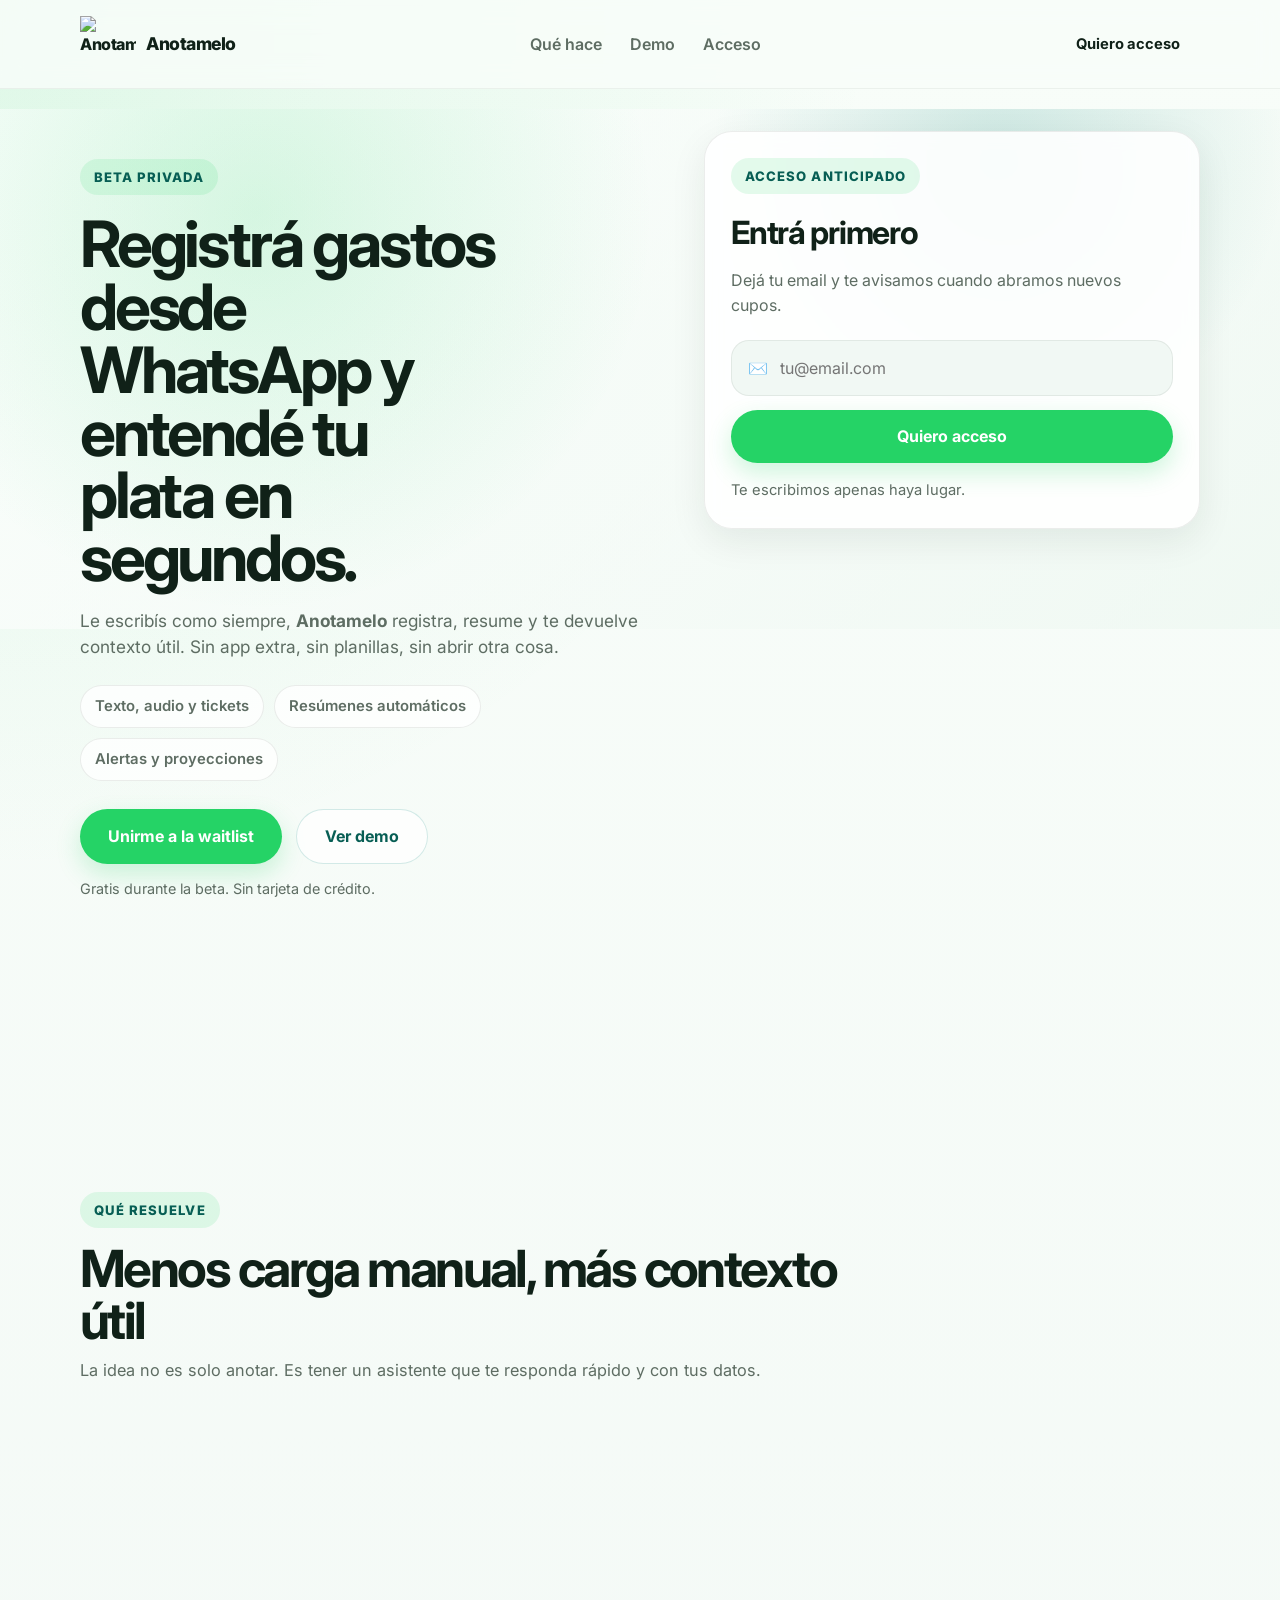
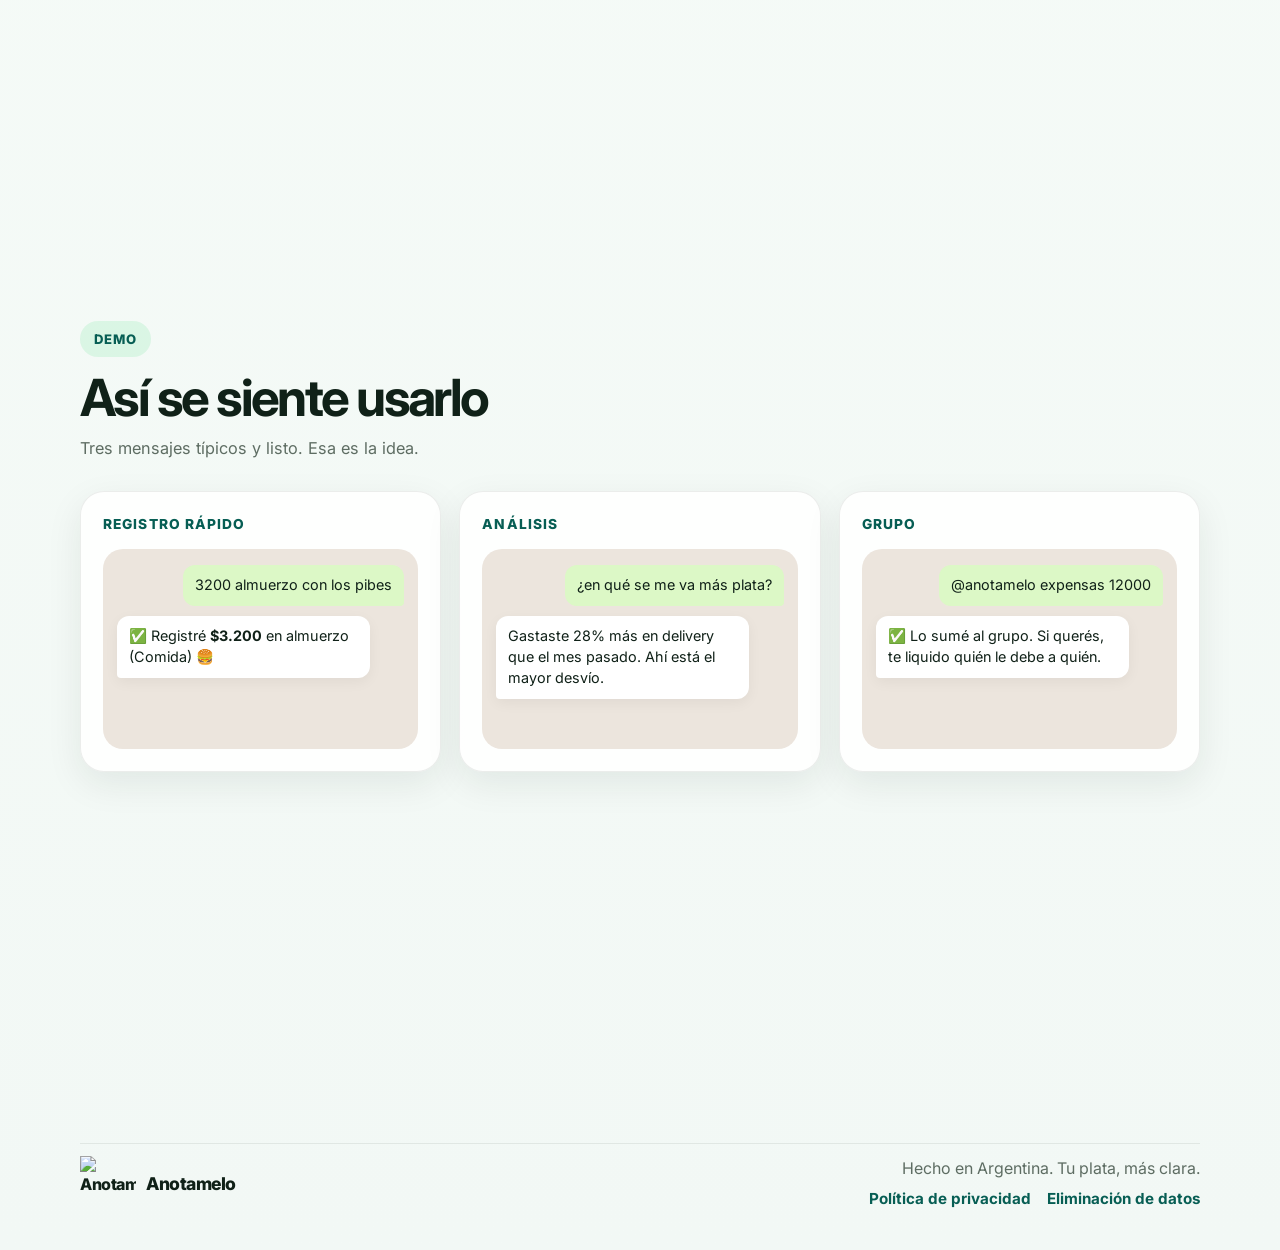
==== commit cb6da065: "feat: add legal data deletion page" ====
--- a/frontend-claude/index.html
+++ b/frontend-claude/index.html
@@ -18,237 +18,83 @@
   <script defer src="/_vercel/insights/script.js"></script>
 </head>
 <body>
-
-  <!-- Navbar -->
   <nav class="navbar">
     <div class="container nav-content">
-      <a href="#" class="logo">
+      <a href="#waitlist" class="logo">
         <img src="logo.png" alt="Anotamelo" class="logo-img">
         <span class="logo-text">Anotamelo</span>
       </a>
       <ul class="nav-links">
-        <li><a href="#features">Funciones</a></li>
-        <li><a href="#financial-help">Finanzas</a></li>
-        <li><a href="#education">Educación</a></li>
-        <li><a href="#groups">En grupo</a></li>
+        <li><a href="#features">Qué hace</a></li>
         <li><a href="#demo">Demo</a></li>
+        <li><a href="#waitlist">Acceso</a></li>
       </ul>
-      <a href="#waitlist" class="btn btn-nav">Unirme a la waitlist</a>
-      <button class="mobile-menu-btn" aria-label="Menú">
+      <a href="#waitlist" class="btn btn-nav">Quiero acceso</a>
+      <button class="mobile-menu-btn" aria-label="Menú" aria-expanded="false" aria-controls="nav-links">
         <span></span><span></span><span></span>
       </button>
     </div>
   </nav>
 
-  <!-- Hero -->
-  <section class="hero">
-    <div class="container hero-content">
-      <div class="hero-text">
-        <span class="hero-badge">Beta privada</span>
-        <h1>Controlá tus gastos <br>desde <span class="highlight">WhatsApp</span></h1>
-        <p class="hero-subtitle">
-          Mandale un mensaje a <strong>Anotamelo</strong> con tus gastos y él los organiza,
-          calcula y resume por vos. Sin apps extra, sin planillas manuales.
-        </p>
-        <div class="hero-ctas">
-          <a href="#waitlist" class="btn btn-primary btn-lg">Quiero acceso</a>
-          <a href="#demo" class="btn btn-outline btn-lg">Ver cómo funciona</a>
-        </div>
-        <p class="hero-note">Gratis durante la beta. Sin tarjeta de crédito.</p>
-      </div>
-      <div class="hero-visual">
-        <div class="phone-mockup">
-          <div class="phone-notch"></div>
-          <div class="chat-header">
-            <div class="chat-avatar"><img src="logo.png" alt="Anotamelo" class="avatar-img"></div>
-            <div>
-              <div class="chat-name">Anotamelo</div>
-              <div class="chat-status">en línea</div>
-            </div>
-          </div>
-          <div class="chat-body">
-            <div class="chat-bubble user">850 uber al centro</div>
-            <div class="chat-bubble bot">
-              ✅ Registré <strong>$850</strong> en uber (Transporte) 🚗
-            </div>
-            <div class="chat-bubble user">cuánto gasté este mes?</div>
-            <div class="chat-bubble bot">
-              Total marzo: <strong>$45.300</strong><br>
-              🍔 Comida <strong>$12k</strong><br>
-              🚗 Transporte <strong>$8k</strong><br>
-              🛒 Super <strong>$15k</strong><br>
-              📦 Otros <strong>$10.3k</strong>
-            </div>
-          </div>
-        </div>
-      </div>
-    </div>
-  </section>
-
-  <!-- Features -->
-  <section id="features" class="features">
-    <div class="container">
-      <span class="section-badge">Funciones</span>
-      <h2 class="section-title">Todo lo que necesitás para<br>controlar tu plata</h2>
-      <p class="section-subtitle">Sin descargar nada. Solo WhatsApp.</p>
-
-      <div class="features-grid">
-        <div class="feature-card">
-          <div class="feature-icon">💬</div>
-          <h3>Lenguaje natural</h3>
-          <p>Escribí como hablás: "850 uber", "2500 farmacia", "almuerzo con amigos 3200". Anotamelo entiende todo.</p>
-        </div>
-
-        <div class="feature-card">
-          <div class="feature-icon">📊</div>
-          <h3>Resúmenes automáticos</h3>
-          <p>Pedile "cuánto gasté" y te da el total del mes con desglose por categoría y emojis.</p>
-        </div>
-
-        <div class="feature-card">
-          <div class="feature-icon">💱</div>
-          <h3>Multi-moneda</h3>
-          <p>Gastaste en USD, UYU, CLP o COP? Anotamelo convierte automáticamente a ARS y registra ambos montos.</p>
-        </div>
-
-        <div class="feature-card">
-          <div class="feature-icon">🎙️</div>
-          <h3>Audios de WhatsApp</h3>
-          <p>Mandá un audio diciendo tu gasto. Anotamelo lo transcribe con IA y registra como si fuera texto. Ideal cuando tenés las manos ocupadas.</p>
-        </div>
-
-        <div class="feature-card">
-          <div class="feature-icon">📸</div>
-          <h3>Fotos de tickets</h3>
-          <p>Sacá una foto al ticket o comprobante. Anotamelo extrae automáticamente el monto, el comercio y la categoría. Sin tipear nada.</p>
-        </div>
-
-        <div class="feature-card">
-          <div class="feature-icon">🎯</div>
-          <h3>Metas de ahorro</h3>
-          <p>Configurá metas personales o grupales. Anotamelo trackea tu progreso y te avisa cuando llegás.</p>
-        </div>
-
-        <div class="feature-card">
-          <div class="feature-icon">🧮</div>
-          <h3>Calculadora inteligente</h3>
-          <p>IVA, propinas, divisiones entre amigos. Decile "1500 dividido 3" y registra el monto correcto.</p>
-        </div>
-
-        <div class="feature-card">
-          <div class="feature-icon">👥</div>
-          <h3>Gastos en grupo</h3>
-          <p>Creá un grupo con amigos o familia. Todos registran gastos compartidos y Anotamelo calcula quién le debe a quién al instante.</p>
-        </div>
-
-        <div class="feature-card">
-          <div class="feature-icon">📚</div>
-          <h3>Educación financiera</h3>
-          <p>Recibí insights personalizados, alertas de gastos inusuales y consejos para mejorar tus finanzas basados en tus propios datos.</p>
-        </div>
-      </div>
-    </div>
-  </section>
-
-  <!-- Financial Help -->
-  <section id="financial-help" class="financial-help">
-    <div class="container">
-      <span class="section-badge">Impacto real</span>
-      <h2 class="section-title">Tu asistente financiero,<br>no solo un registro</h2>
-      <p class="section-subtitle">Anotamelo no se limita a guardar datos — te ayuda activamente a mejorar tu situación económica.</p>
-
-      <div class="fh-grid">
-        <div class="fh-card fh-accent">
-          <div class="fh-icon">🔔</div>
-          <h3>Alertas inteligentes</h3>
-          <p>Te avisa cuando superás tu presupuesto en una categoría, detecta gastos inusuales y te muestra cuando un gasto es más alto que tu promedio.</p>
-          <div class="fh-example">
-            <div class="fh-msg">⚠️ Gastaste 40% más en delivery esta semana que tu promedio. ¿Querés ajustar el presupuesto?</div>
-          </div>
-        </div>
-
-        <div class="fh-card">
-          <div class="fh-icon">📉</div>
-          <h3>Detecta dónde perdés plata</h3>
-          <p>Visualizá exactamente en qué gastás más y dónde hay margen para ahorrar. Comparativas semanales y mensuales automáticas.</p>
-          <div class="fh-example">
-            <div class="fh-msg">📊 En 3 meses gastaste $45k en suscripciones. 3 de ellas las usás menos de 2 veces/mes.</div>
-          </div>
-        </div>
-
-        <div class="fh-card">
-          <div class="fh-icon">🏆</div>
-          <h3>Proyecciones de ahorro</h3>
-          <p>Con base en tus patrones de gasto, Anotamelo proyecta cuánto podrías ahorrar si hacés pequeños ajustes. Metas concretas y alcanzables.</p>
-          <div class="fh-example">
-            <div class="fh-msg">🎯 Si reducís $500/semana en salidas, en 6 meses tenés $13.000 ahorrados.</div>
-          </div>
-        </div>
-
-        <div class="fh-card">
-          <div class="fh-icon">💳</div>
-          <h3>Control de deudas y cuotas</h3>
-          <p>Registrá compras en cuotas y Anotamelo te muestra el impacto real en tu presupuesto mensual. Nunca más sorpresas a fin de mes.</p>
-          <div class="fh-example">
-            <div class="fh-msg">💳 Tenés 4 cuotas de $2.800 y 3 de $1.500 pendientes. Compromiso fijo: $15.700/mes.</div>
-          </div>
-        </div>
-      </div>
-    </div>
-  </section>
-
-  <!-- Financial Education -->
-  <section id="education" class="education">
-    <div class="container">
-      <span class="section-badge">Educación financiera</span>
-      <h2 class="section-title">Aprendé mientras registrás</h2>
-      <p class="section-subtitle">Cada interacción es una oportunidad para entender mejor tu plata.</p>
-
-      <div class="edu-layout">
-        <div class="edu-content">
-          <div class="edu-item">
-            <div class="edu-number">01</div>
-            <div class="edu-body">
-              <h3>Regla del 50/30/20</h3>
-              <p>Anotamelo te muestra si tus gastos se alinean con la regla clásica: 50% necesidades, 30% deseos, 20% ahorro. Con tus datos reales, no ejemplos genéricos.</p>
-              <div class="edu-bar-wrap">
-                <div class="edu-bar-label"><span>Necesidades</span><span class="edu-pct pct-needs">58%</span></div>
-                <div class="edu-bar"><div class="edu-fill fill-needs" style="width:58%"></div></div>
-                <div class="edu-bar-label"><span>Deseos</span><span class="edu-pct pct-wants">27%</span></div>
-                <div class="edu-bar"><div class="edu-fill fill-wants" style="width:27%"></div></div>
-                <div class="edu-bar-label"><span>Ahorro</span><span class="edu-pct pct-save">15%</span></div>
-                <div class="edu-bar"><div class="edu-fill fill-save" style="width:15%"></div></div>
+  <main>
+    <section id="waitlist" class="hero section-anchor">
+      <div class="hero-backdrop"></div>
+      <div class="container hero-content">
+        <div class="hero-copy">
+          <span class="hero-badge">Beta privada</span>
+          <h1>Registrá gastos desde WhatsApp y entendé tu plata en segundos.</h1>
+          <p class="hero-subtitle">
+            Le escribís como siempre, <strong>Anotamelo</strong> registra, resume y te devuelve contexto útil.
+            Sin app extra, sin planillas, sin abrir otra cosa.
+          </p>
+          <div class="hero-points">
+            <span>Texto, audio y tickets</span>
+            <span>Resúmenes automáticos</span>
+            <span>Alertas y proyecciones</span>
+          </div>
+          <div class="hero-ctas">
+            <a href="#waitlist-form" class="btn btn-primary btn-lg">Unirme a la waitlist</a>
+            <a href="#demo" class="btn btn-outline btn-lg">Ver demo</a>
+          </div>
+          <p class="hero-note">Gratis durante la beta. Sin tarjeta de crédito.</p>
+        </div>
+
+        <div class="hero-side">
+          <div class="waitlist-card animate-on-scroll">
+            <div class="waitlist-copy">
+              <span class="section-badge">Acceso anticipado</span>
+              <h2>Entrá primero</h2>
+              <p>Dejá tu email y te avisamos cuando abramos nuevos cupos.</p>
+            </div>
+
+            <form id="waitlist-form" class="waitlist-form">
+              <div class="input-group">
+                <span class="input-icon">✉️</span>
+                <input
+                  type="email"
+                  id="email-input"
+                  placeholder="tu@email.com"
+                  required
+                  autocomplete="email"
+                >
               </div>
-            </div>
-          </div>
-
-          <div class="edu-item">
-            <div class="edu-number">02</div>
-            <div class="edu-body">
-              <h3>Fondo de emergencia</h3>
-              <p>¿Tenés 3 a 6 meses de gastos ahorrados? Anotamelo calcula cuánto necesitás según tu nivel de gasto real y te ayuda a construirlo paso a paso.</p>
-            </div>
-          </div>
-
-          <div class="edu-item">
-            <div class="edu-number">03</div>
-            <div class="edu-body">
-              <h3>Inflación y poder de compra</h3>
-              <p>Compará tus gastos mes a mes ajustados por inflación. Entendé si realmente estás gastando más o si es solo la suba de precios.</p>
-            </div>
-          </div>
-
-          <div class="edu-item">
-            <div class="edu-number">04</div>
-            <div class="edu-body">
-              <h3>Tips personalizados</h3>
-              <p>Semanalmente recibís 3 micro-tips basados en tus gastos reales. "Comprás café 4 veces por semana = $2.400/mes. Una cafetera te paga en 2 meses."</p>
-            </div>
-          </div>
-        </div>
-
-        <div class="edu-phone">
-          <div class="phone-mockup phone-sm">
+              <button type="submit" class="btn btn-primary btn-lg btn-full">
+                <span class="btn-text">Quiero acceso</span>
+                <span class="btn-loading" hidden>Guardando...</span>
+              </button>
+            </form>
+
+            <div id="waitlist-success" class="waitlist-success" hidden>
+              <div class="success-icon">🎉</div>
+              <h3>Ya estás en la lista</h3>
+              <p>Te vamos a avisar por email cuando abramos nuevos accesos.</p>
+            </div>
+
+            <div id="waitlist-error" class="waitlist-error" hidden></div>
+            <p class="waitlist-count">Te escribimos apenas haya lugar.</p>
+          </div>
+
+          <div class="phone-mockup animate-on-scroll">
             <div class="phone-notch"></div>
             <div class="chat-header">
               <div class="chat-avatar"><img src="logo.png" alt="Anotamelo" class="avatar-img"></div>
@@ -258,253 +104,128 @@
               </div>
             </div>
             <div class="chat-body">
-              <div class="chat-bubble user">cómo estoy con mis finanzas?</div>
+              <div class="chat-bubble user">850 uber al centro</div>
+              <div class="chat-bubble bot">✅ Registré <strong>$850</strong> en Transporte.</div>
+              <div class="chat-bubble user">¿cómo vengo este mes?</div>
               <div class="chat-bubble bot">
-                📊 <strong>Análisis de marzo:</strong><br><br>
-                Tu distribución actual:<br>
-                🏠 Necesidades <strong>58%</strong> (ideal: 50%)<br>
-                🎉 Deseos <strong>27%</strong> (ideal: 30%)<br>
-                💰 Ahorro <strong>15%</strong> (ideal: 20%)<br><br>
-                💡 Si reducís $3k en delivery y alquilás menos streaming, llegás al 20% de ahorro.
+                Marzo: <strong>$45.300</strong><br>
+                🍔 Comida $12k<br>
+                🚗 Transporte $8k<br>
+                🛒 Super $15k
               </div>
-              <div class="chat-bubble user">cuánto necesito para fondo de emergencia?</div>
-              <div class="chat-bubble bot">
-                🛡️ Basado en tus gastos ($45k/mes), necesitás entre <strong>$135.000</strong> y <strong>$270.000</strong>.<br><br>
-                Tenés $80k ahorrados = 1.7 meses cubiertos.<br>
-                Ahorrando $8k/mes lo completás en <strong>7 meses</strong>. ¿Arrancamos esa meta?
-              </div>
-            </div>
-          </div>
-        </div>
-      </div>
-    </div>
-  </section>
-
-  <!-- Group Expenses -->
-  <section id="groups" class="groups">
-    <div class="container">
-      <span class="section-badge">Gastos en grupo</span>
-      <h2 class="section-title">Dividir la cuenta,<br>sin las peleas</h2>
-      <p class="section-subtitle">Viajes, departamento compartido, salidas con amigos. Un grupo en WhatsApp y Anotamelo hace las cuentas.</p>
-
-      <div class="groups-layout">
-        <div class="groups-features">
-          <div class="group-feat">
-            <div class="gf-icon">🏠</div>
-            <div>
-              <h3>Gastos del departamento</h3>
-              <p>Expensas, luz, internet, super. Cada roommate registra sus gastos y al final del mes Anotamelo muestra el balance exacto.</p>
-            </div>
-          </div>
-          <div class="group-feat">
-            <div class="gf-icon">✈️</div>
-            <div>
-              <h3>Viajes grupales</h3>
-              <p>Cargá los gastos del viaje a medida que pasan. Hotel, actividades, comidas. Anotamelo te dice cuánto pusiste vos y cuánto te deben (o debés).</p>
-            </div>
-          </div>
-          <div class="group-feat">
-            <div class="gf-icon">🍕</div>
-            <div>
-              <h3>Salidas y eventos</h3>
-              <p>Cena en grupo, asado, cumpleaños. Un mensaje por persona y Anotamelo calcula quién paga cuánto al final.</p>
-            </div>
-          </div>
-          <div class="group-feat">
-            <div class="gf-icon">💸</div>
-            <div>
-              <h3>Liquidación fácil</h3>
-              <p>Pedile "liquidar el grupo" y te da el resumen mínimo de transferencias para saldar todas las deudas entre todos los integrantes.</p>
-            </div>
-          </div>
-        </div>
-
-        <div class="groups-demo">
-          <div class="group-chat-demo">
-            <div class="gc-header">
-              <div class="gc-icon">🏠</div>
-              <div>
-                <div class="gc-name">Departamento Palermo</div>
-                <div class="gc-members">Ramiro, Sofi, Lucas · 3 miembros</div>
-              </div>
-            </div>
-            <div class="gc-body">
-              <div class="gc-msg">
-                <div class="gc-sender">Ramiro</div>
-                <div class="chat-bubble user">expensas mayo 12000</div>
-              </div>
-              <div class="chat-bubble bot">✅ Ramiro puso <strong>$12.000</strong> en Expensas</div>
-              <div class="gc-msg">
-                <div class="gc-sender">Sofi</div>
-                <div class="chat-bubble user gc-sofi">internet 4800</div>
-              </div>
-              <div class="chat-bubble bot">✅ Sofi puso <strong>$4.800</strong> en Internet</div>
-              <div class="gc-msg">
-                <div class="gc-sender">Lucas</div>
-                <div class="chat-bubble user gc-lucas">super 8500</div>
-              </div>
-              <div class="chat-bubble bot">✅ Lucas puso <strong>$8.500</strong> en Super</div>
-              <div class="chat-bubble user">balance del grupo</div>
-              <div class="chat-bubble bot">
-                📊 <strong>Balance mayo:</strong><br>
-                Total: $25.300 → cada uno: <strong>$8.433</strong><br><br>
-                💸 Sofi le debe a Ramiro <strong>$3.567</strong><br>
-                💸 Lucas le debe a Ramiro <strong>$67</strong><br><br>
-                ¿Liquido el grupo?
-              </div>
-            </div>
-          </div>
-        </div>
-      </div>
-    </div>
-  </section>
-
-  <!-- How it works -->
-  <section id="how-it-works" class="how-it-works">
-    <div class="container">
-      <span class="section-badge">Cómo funciona</span>
-      <h2 class="section-title">3 pasos y listo</h2>
-
-      <div class="steps">
-        <div class="step">
-          <div class="step-number">1</div>
-          <h3>Unite a la waitlist</h3>
-          <p>Dejá tu número de WhatsApp y te avisamos cuando haya lugar.</p>
-        </div>
-        <div class="step-arrow">→</div>
-        <div class="step">
-          <div class="step-number">2</div>
-          <h3>Te damos acceso</h3>
-          <p>Agregamos tu número a la whitelist y te mandamos un mensaje de bienvenida.</p>
-        </div>
-        <div class="step-arrow">→</div>
-        <div class="step">
-          <div class="step-number">3</div>
-          <h3>Escribile al bot</h3>
-          <p>Mandá tus gastos como mensajes normales. Anotamelo hace el resto.</p>
-        </div>
-      </div>
-    </div>
-  </section>
-
-  <!-- Demo / Chat preview -->
-  <section id="demo" class="demo">
-    <div class="container">
-      <span class="section-badge">Demo</span>
-      <h2 class="section-title">Mirá cómo se ve en acción</h2>
-
-      <div class="demo-grid">
-        <div class="demo-card">
-          <div class="demo-label">Registro rápido</div>
-          <div class="demo-chat">
-            <div class="chat-bubble user">3200 almuerzo con los pibes</div>
-            <div class="chat-bubble bot">✅ Registré <strong>$3.200</strong> en almuerzo con los pibes (Comida) 🍔</div>
-          </div>
-        </div>
-
-        <div class="demo-card">
-          <div class="demo-label">Cálculos automáticos</div>
-          <div class="demo-chat">
-            <div class="chat-bubble user">15000 dividido 4 personas, cena</div>
-            <div class="chat-bubble bot">✅ Registré <strong>$3.750</strong> en cena (Comida) 🍔<br><em>Cálculo: 15000 / 4 = 3750</em></div>
-          </div>
-        </div>
-
-        <div class="demo-card">
-          <div class="demo-label">Multi-moneda</div>
-          <div class="demo-chat">
-            <div class="chat-bubble user">25 usd spotify</div>
-            <div class="chat-bubble bot">✅ Registré <strong>$30.000</strong> en spotify (Entretenimiento) 🎮<br><em>Original: 25 USD (tasa: 1200)</em></div>
-          </div>
-        </div>
-
-        <div class="demo-card">
-          <div class="demo-label">Búsqueda</div>
-          <div class="demo-chat">
-            <div class="chat-bubble user">buscar gastos de uber</div>
-            <div class="chat-bubble bot">Encontré 3 gastos de uber:<br>• 12/03 - $850 🚗<br>• 08/03 - $1.200 🚗<br>• 02/03 - $650 🚗<br>Total: <strong>$2.700</strong></div>
-          </div>
-        </div>
-
-        <div class="demo-card">
-          <div class="demo-label">Mensaje de audio 🎙️</div>
-          <div class="demo-chat">
-            <div class="chat-bubble user audio-bubble">
-              <div class="audio-wave">
-                <span></span><span></span><span></span><span></span><span></span>
-                <span></span><span></span><span></span><span></span><span></span>
-              </div>
-              <span class="audio-time">0:05</span>
-            </div>
-            <div class="chat-bubble bot">🎙️ Escuché: <em>"tres mil doscientos en el super de la esquina"</em><br><br>✅ Registré <strong>$3.200</strong> en Super (Supermercado) 🛒</div>
-          </div>
-        </div>
-
-        <div class="demo-card">
-          <div class="demo-label">Foto de ticket 📸</div>
-          <div class="demo-chat">
-            <div class="chat-bubble user photo-bubble">
-              <div class="photo-preview">
-                <div class="photo-receipt">
-                  <div class="receipt-line">FARMACITY</div>
-                  <div class="receipt-line sm">Medicamentos</div>
-                  <div class="receipt-line sm">──────────────</div>
-                  <div class="receipt-line"><strong>TOTAL: $4.750</strong></div>
-                </div>
-              </div>
-            </div>
-            <div class="chat-bubble bot">📸 Extraje del ticket:<br><strong>$4.750</strong> en Farmacity (Salud) 💊<br><br>✅ Registrado automáticamente.</div>
-          </div>
-        </div>
-      </div>
-    </div>
-  </section>
-
-  <!-- Waitlist -->
-  <section id="waitlist" class="waitlist">
-    <div class="container">
-      <div class="waitlist-card">
-        <h2>Unite a la waitlist</h2>
-        <p>Dejá tu email y te avisamos cuando tengas acceso.</p>
-
-        <form id="waitlist-form" class="waitlist-form">
-          <div class="input-group">
-            <span class="input-icon">✉️</span>
-            <input
-              type="email"
-              id="email-input"
-              placeholder="tu@email.com"
-              required
-              autocomplete="email"
-            >
-          </div>
-          <button type="submit" class="btn btn-primary btn-lg btn-full">
-            <span class="btn-text">Quiero acceso</span>
-            <span class="btn-loading" hidden>Guardando...</span>
-          </button>
-        </form>
-
-        <div id="waitlist-success" class="waitlist-success" hidden>
-          <div class="success-icon">🎉</div>
-          <h3>¡Estás en la lista!</h3>
-          <p>Te vamos a mandar un email cuando tengas acceso. Gracias por tu interés.</p>
-        </div>
-
-        <div id="waitlist-error" class="waitlist-error" hidden></div>
-
-        <p class="waitlist-count">Te confirmamos por email cuando abras nuevos cupos.</p>
-      </div>
-    </div>
-  </section>
-
-  <!-- Footer -->
+              <div class="chat-bubble user">mandé ticket y audio hoy</div>
+              <div class="chat-bubble bot">También leo tickets, audios y gastos en grupo.</div>
+            </div>
+          </div>
+        </div>
+      </div>
+    </section>
+
+    <section id="features" class="proof section-anchor">
+      <div class="container">
+        <div class="section-heading">
+          <span class="section-badge">Qué resuelve</span>
+          <h2 class="section-title">Menos carga manual, más contexto útil</h2>
+          <p class="section-subtitle">
+            La idea no es solo anotar. Es tener un asistente que te responda rápido y con tus datos.
+          </p>
+        </div>
+
+        <div class="proof-grid">
+          <article class="proof-card animate-on-scroll">
+            <div class="proof-icon">⚡</div>
+            <h3>Captura sin fricción</h3>
+            <p>Escribís como hablás. También podés mandar audio o foto de ticket cuando no querés tipear.</p>
+          </article>
+
+          <article class="proof-card animate-on-scroll">
+            <div class="proof-icon">📊</div>
+            <h3>Resumen inmediato</h3>
+            <p>Pedís “cuánto gasté” y responde con total, categorías, comparativas y compromisos mensuales.</p>
+          </article>
+
+          <article class="proof-card animate-on-scroll">
+            <div class="proof-icon">🧠</div>
+            <h3>Ayuda real</h3>
+            <p>Alertas de desvíos, proyecciones de ahorro, cuotas y educación financiera sobre tu propio historial.</p>
+          </article>
+        </div>
+
+        <div class="feature-band animate-on-scroll">
+          <div>
+            <h3>Funciona donde ya estás</h3>
+            <p>Privado o en grupo. Viajes, roommates, salidas o gastos del mes en un solo flujo.</p>
+          </div>
+          <ul class="feature-list">
+            <li>Gastos personales y grupales</li>
+            <li>Audios, tickets y lenguaje natural</li>
+            <li>Cuotas, alertas e insights</li>
+          </ul>
+        </div>
+      </div>
+    </section>
+
+    <section id="demo" class="demo section-anchor">
+      <div class="container">
+        <div class="section-heading">
+          <span class="section-badge">Demo</span>
+          <h2 class="section-title">Así se siente usarlo</h2>
+          <p class="section-subtitle">Tres mensajes típicos y listo. Esa es la idea.</p>
+        </div>
+
+        <div class="demo-grid">
+          <article class="demo-card animate-on-scroll">
+            <div class="demo-label">Registro rápido</div>
+            <div class="demo-chat">
+              <div class="chat-bubble user">3200 almuerzo con los pibes</div>
+              <div class="chat-bubble bot">✅ Registré <strong>$3.200</strong> en almuerzo (Comida) 🍔</div>
+            </div>
+          </article>
+
+          <article class="demo-card animate-on-scroll">
+            <div class="demo-label">Análisis</div>
+            <div class="demo-chat">
+              <div class="chat-bubble user">¿en qué se me va más plata?</div>
+              <div class="chat-bubble bot">Gastaste 28% más en delivery que el mes pasado. Ahí está el mayor desvío.</div>
+            </div>
+          </article>
+
+          <article class="demo-card animate-on-scroll">
+            <div class="demo-label">Grupo</div>
+            <div class="demo-chat">
+              <div class="chat-bubble user">@anotamelo expensas 12000</div>
+              <div class="chat-bubble bot">✅ Lo sumé al grupo. Si querés, te liquido quién le debe a quién.</div>
+            </div>
+          </article>
+        </div>
+      </div>
+    </section>
+
+    <section class="closing-cta">
+      <div class="container closing-card animate-on-scroll">
+        <div>
+          <span class="section-badge">Beta abierta por cupos</span>
+          <h2>Si te interesa probarlo, anotate arriba.</h2>
+          <p>El acceso lo estamos abriendo por tandas para acompañar bien las primeras cuentas.</p>
+        </div>
+        <a href="#waitlist" class="btn btn-primary btn-lg">Quiero entrar primero</a>
+      </div>
+    </section>
+  </main>
+
   <footer class="footer">
     <div class="container footer-content">
       <div class="footer-brand">
         <img src="logo.png" alt="Anotamelo" class="logo-img">
         <span class="logo-text">Anotamelo</span>
       </div>
-      <p class="footer-copy">Hecho con ☕ en Argentina. Tu plata, organizada.</p>
+      <div class="footer-meta">
+        <p class="footer-copy">Hecho en Argentina. Tu plata, más clara.</p>
+        <div class="footer-links">
+          <a href="/policy" class="footer-link">Política de privacidad</a>
+          <a href="/data-deletion" class="footer-link">Eliminación de datos</a>
+        </div>
+      </div>
     </div>
   </footer>
 
--- a/frontend-claude/styles.css
+++ b/frontend-claude/styles.css
@@ -1,1129 +1,821 @@
-/* ========================================
-   Anotamelo Landing — WhatsApp-inspired
-   ======================================== */
-
 :root {
-  --green: #25D366;
-  --green-dark: #128C7E;
-  --green-darker: #075E54;
+  --green: #25d366;
+  --green-dark: #128c7e;
+  --green-darker: #075e54;
   --green-light: #dcf8c6;
-  --chat-bg: #ECE5DD;
-  --bg: #fafafa;
-  --bg-dark: #0b1120;
-  --text: #1a1a2e;
-  --text-muted: #6b7280;
-  --white: #ffffff;
-  --radius: 12px;
-  --radius-lg: 20px;
-  --shadow: 0 2px 16px rgba(0,0,0,0.08);
-  --shadow-lg: 0 8px 40px rgba(0,0,0,0.12);
-  --transition: 0.3s cubic-bezier(0.4, 0, 0.2, 1);
-}
-
-/* ---- Reset & Base ---- */
-*, *::before, *::after { box-sizing: border-box; margin: 0; padding: 0; }
+  --bg: #f6fbf8;
+  --bg-soft: #ecf7f0;
+  --card: #ffffff;
+  --card-muted: #f1f8f4;
+  --chat-bg: #ece5dd;
+  --text: #102118;
+  --text-muted: #5e6d63;
+  --line: rgba(16, 33, 24, 0.09);
+  --shadow: 0 12px 36px rgba(10, 44, 28, 0.08);
+  --shadow-lg: 0 20px 60px rgba(10, 44, 28, 0.12);
+  --radius: 18px;
+  --radius-lg: 28px;
+  --transition: 0.28s cubic-bezier(0.4, 0, 0.2, 1);
+}
+
+*,
+*::before,
+*::after {
+  box-sizing: border-box;
+  margin: 0;
+  padding: 0;
+}
 
 html {
   scroll-behavior: smooth;
-  font-size: 16px;
 }
 
 body {
-  font-family: 'Inter', -apple-system, BlinkMacSystemFont, sans-serif;
+  font-family: "Inter", -apple-system, BlinkMacSystemFont, sans-serif;
   color: var(--text);
-  background: var(--bg);
-  line-height: 1.6;
+  background:
+    radial-gradient(circle at top left, rgba(37, 211, 102, 0.12), transparent 28%),
+    linear-gradient(180deg, #f8fdf9 0%, #f2f8f5 100%);
+  line-height: 1.55;
   -webkit-font-smoothing: antialiased;
 }
 
+a {
+  color: inherit;
+  text-decoration: none;
+}
+
+img {
+  display: block;
+  max-width: 100%;
+}
+
 .container {
-  max-width: 1120px;
+  width: min(1120px, calc(100% - 40px));
   margin: 0 auto;
-  padding: 0 24px;
-}
-
-h1, h2, h3 { line-height: 1.2; }
-
-a { text-decoration: none; color: inherit; }
-
-/* ---- Buttons ---- */
+}
+
+.section-anchor {
+  scroll-margin-top: 110px;
+}
+
 .btn {
   display: inline-flex;
   align-items: center;
   justify-content: center;
   gap: 8px;
-  font-family: inherit;
-  font-weight: 600;
-  font-size: 0.95rem;
-  border: none;
-  border-radius: 50px;
+  padding: 12px 24px;
+  border: 0;
+  border-radius: 999px;
+  font: inherit;
+  font-weight: 700;
   cursor: pointer;
-  transition: all var(--transition);
-  padding: 10px 24px;
+  transition: transform var(--transition), box-shadow var(--transition), background var(--transition), color var(--transition), border-color var(--transition);
+}
+
+.btn:hover {
+  transform: translateY(-2px);
 }
 
 .btn-primary {
   background: var(--green);
-  color: var(--white);
-}
+  color: #fff;
+  box-shadow: 0 10px 24px rgba(37, 211, 102, 0.22);
+}
+
 .btn-primary:hover {
   background: var(--green-dark);
-  transform: translateY(-2px);
-  box-shadow: 0 4px 20px rgba(37, 211, 102, 0.35);
 }
 
 .btn-outline {
-  background: transparent;
+  background: rgba(255, 255, 255, 0.72);
   color: var(--green-darker);
-  border: 2px solid var(--green);
-}
+  border: 1px solid rgba(18, 140, 126, 0.18);
+}
+
 .btn-outline:hover {
-  background: var(--green);
-  color: var(--white);
+  border-color: rgba(18, 140, 126, 0.34);
 }
 
 .btn-nav {
-  background: var(--green);
-  color: var(--white);
-  padding: 8px 20px;
-  font-size: 0.85rem;
-}
-.btn-nav:hover {
-  background: var(--green-dark);
-}
-
-.btn-lg { padding: 14px 32px; font-size: 1.05rem; }
-.btn-full { width: 100%; }
-
-/* ---- Navbar ---- */
+  padding: 10px 20px;
+  font-size: 0.92rem;
+}
+
+.btn-lg {
+  padding: 14px 28px;
+  font-size: 1rem;
+}
+
+.btn-full {
+  width: 100%;
+}
+
 .navbar {
-  position: fixed;
+  position: sticky;
   top: 0;
-  left: 0;
-  right: 0;
-  z-index: 100;
-  background: rgba(255,255,255,0.92);
-  backdrop-filter: blur(12px);
-  border-bottom: 1px solid rgba(0,0,0,0.06);
-  padding: 14px 0;
+  z-index: 50;
+  padding: 16px 0;
+  background: rgba(248, 253, 249, 0.84);
+  backdrop-filter: blur(14px);
+  border-bottom: 1px solid rgba(16, 33, 24, 0.06);
 }
 
 .nav-content {
   display: flex;
   align-items: center;
   justify-content: space-between;
-}
-
-.logo {
-  display: flex;
-  align-items: center;
-  gap: 8px;
+  gap: 20px;
+}
+
+.logo,
+.footer-brand {
+  display: inline-flex;
+  align-items: center;
+  gap: 10px;
   font-weight: 800;
-  font-size: 1.25rem;
-}
-.logo-icon { font-size: 1.5rem; }
+  letter-spacing: -0.03em;
+}
 
 .logo-img {
-  width: 88px;
-  height: 88px;
+  width: 56px;
+  height: 56px;
   object-fit: contain;
 }
 
+.logo-text {
+  font-size: 1.1rem;
+}
+
 .nav-links {
   display: flex;
+  align-items: center;
+  gap: 28px;
   list-style: none;
-  gap: 32px;
-}
-.nav-links a {
-  font-size: 0.9rem;
-  font-weight: 500;
-  color: var(--text-muted);
-  transition: color var(--transition);
-}
-.nav-links a:hover { color: var(--green-darker); }
+  color: var(--text-muted);
+  font-weight: 600;
+}
+
+.nav-links a:hover {
+  color: var(--green-darker);
+}
 
 .mobile-menu-btn {
   display: none;
   flex-direction: column;
-  gap: 5px;
-  background: none;
-  border: none;
+  gap: 4px;
+  background: transparent;
+  border: 0;
+  padding: 6px;
   cursor: pointer;
-  padding: 4px;
-}
+}
+
 .mobile-menu-btn span {
   width: 22px;
   height: 2px;
+  border-radius: 999px;
   background: var(--text);
-  border-radius: 2px;
-  transition: var(--transition);
-}
-
-/* ---- Hero ---- */
+  transition: transform var(--transition), opacity var(--transition);
+}
+
 .hero {
-  padding: 140px 0 80px;
-  background: linear-gradient(135deg, #f0fdf4 0%, var(--bg) 50%, #ecfdf5 100%);
+  position: relative;
+  overflow: hidden;
+  padding: 42px 0 72px;
+}
+
+.hero-backdrop {
+  position: absolute;
+  inset: 20px 0 auto;
+  height: 520px;
+  background:
+    radial-gradient(circle at 20% 20%, rgba(37, 211, 102, 0.16), transparent 36%),
+    radial-gradient(circle at 78% 10%, rgba(18, 140, 126, 0.18), transparent 26%),
+    linear-gradient(135deg, rgba(255, 255, 255, 0.8), rgba(236, 247, 240, 0.65));
+  pointer-events: none;
 }
 
 .hero-content {
+  position: relative;
   display: grid;
-  grid-template-columns: 1fr 1fr;
-  gap: 60px;
-  align-items: center;
-}
-
-.hero-badge {
-  display: inline-block;
-  padding: 6px 16px;
+  grid-template-columns: minmax(0, 1.08fr) minmax(320px, 0.92fr);
+  gap: 42px;
+  align-items: start;
+}
+
+.hero-copy {
+  padding-top: 28px;
+}
+
+.hero-badge,
+.section-badge {
+  display: inline-flex;
+  align-items: center;
+  gap: 8px;
+  padding: 8px 14px;
+  border-radius: 999px;
   background: rgba(37, 211, 102, 0.12);
+  color: var(--green-darker);
+  font-size: 0.82rem;
+  font-weight: 800;
+  text-transform: uppercase;
+  letter-spacing: 0.08em;
+}
+
+.hero h1 {
+  margin-top: 18px;
+  font-size: clamp(2.4rem, 5vw, 4.5rem);
+  line-height: 0.98;
+  letter-spacing: -0.05em;
+  max-width: 10ch;
+}
+
+.hero-subtitle {
+  margin-top: 18px;
+  max-width: 54ch;
+  color: var(--text-muted);
+  font-size: 1.08rem;
+}
+
+.hero-points {
+  display: flex;
+  flex-wrap: wrap;
+  gap: 10px;
+  margin-top: 24px;
+}
+
+.hero-points span {
+  padding: 9px 14px;
+  border-radius: 999px;
+  background: rgba(255, 255, 255, 0.76);
+  border: 1px solid rgba(16, 33, 24, 0.08);
+  color: var(--text-muted);
+  font-weight: 600;
+  font-size: 0.93rem;
+}
+
+.hero-ctas {
+  display: flex;
+  flex-wrap: wrap;
+  gap: 14px;
+  margin-top: 28px;
+}
+
+.hero-note {
+  margin-top: 14px;
+  color: var(--text-muted);
+  font-size: 0.9rem;
+}
+
+.hero-side {
+  display: grid;
+  gap: 22px;
+}
+
+.waitlist-card,
+.proof-card,
+.demo-card,
+.closing-card,
+.feature-band {
+  background: rgba(255, 255, 255, 0.88);
+  border: 1px solid rgba(16, 33, 24, 0.08);
+  box-shadow: var(--shadow);
+  backdrop-filter: blur(8px);
+}
+
+.waitlist-card {
+  padding: 26px;
+  border-radius: var(--radius-lg);
+}
+
+.waitlist-copy h2 {
+  margin-top: 14px;
+  font-size: 2rem;
+  letter-spacing: -0.04em;
+}
+
+.waitlist-copy p {
+  margin-top: 10px;
+  color: var(--text-muted);
+}
+
+.waitlist-form {
+  display: grid;
+  gap: 14px;
+  margin-top: 22px;
+}
+
+.input-group {
+  display: flex;
+  align-items: center;
+  gap: 12px;
+  padding: 15px 16px;
+  border-radius: 18px;
+  background: var(--card-muted);
+  border: 1px solid rgba(16, 33, 24, 0.07);
+}
+
+.input-icon {
   color: var(--green-dark);
-  font-size: 0.8rem;
-  font-weight: 600;
-  border-radius: 50px;
-  margin-bottom: 20px;
-  text-transform: uppercase;
-  letter-spacing: 0.5px;
-}
-
-.hero h1 {
-  font-size: 3.2rem;
-  font-weight: 800;
-  margin-bottom: 20px;
+  font-size: 1rem;
+}
+
+.input-group input {
+  flex: 1;
+  border: 0;
+  outline: none;
+  background: transparent;
   color: var(--text);
-}
-
-.highlight {
-  color: var(--green);
-  position: relative;
-}
-
-.hero-subtitle {
-  font-size: 1.15rem;
-  color: var(--text-muted);
-  margin-bottom: 32px;
-  max-width: 480px;
-}
-
-.hero-ctas {
-  display: flex;
-  gap: 16px;
-  margin-bottom: 16px;
-}
-
-.hero-note {
-  font-size: 0.8rem;
-  color: var(--text-muted);
-}
-
-/* Phone mockup */
+  font: inherit;
+}
+
+.waitlist-success,
+.waitlist-error {
+  margin-top: 18px;
+  padding: 16px;
+  border-radius: 18px;
+}
+
+.waitlist-success {
+  background: rgba(37, 211, 102, 0.12);
+}
+
+.waitlist-success h3 {
+  margin-top: 8px;
+  margin-bottom: 6px;
+}
+
+.waitlist-error {
+  background: rgba(188, 47, 47, 0.1);
+  color: #8b2323;
+}
+
+.waitlist-count {
+  margin-top: 16px;
+  color: var(--text-muted);
+  font-size: 0.92rem;
+}
+
 .phone-mockup {
-  width: 320px;
-  margin: 0 auto;
-  background: var(--white);
-  border-radius: 36px;
-  box-shadow: var(--shadow-lg), 0 0 0 8px #e5e7eb;
+  width: min(100%, 360px);
+  margin-left: auto;
+  background: #fff;
+  border-radius: 34px;
   overflow: hidden;
-  position: relative;
+  box-shadow: var(--shadow-lg), 0 0 0 8px rgba(255, 255, 255, 0.72);
 }
 
 .phone-notch {
   width: 120px;
   height: 24px;
-  background: #e5e7eb;
+  margin: 0 auto;
   border-radius: 0 0 16px 16px;
-  margin: 0 auto;
+  background: #dfe7e2;
 }
 
 .chat-header {
   display: flex;
   align-items: center;
   gap: 12px;
-  padding: 12px 16px;
+  padding: 14px 16px;
   background: var(--green-darker);
-  color: var(--white);
+  color: #fff;
 }
 
 .chat-avatar {
-  width: 60px;
-  height: 60px;
+  width: 52px;
+  height: 52px;
+  border-radius: 50%;
   background: #fff;
-  border-radius: 50%;
   display: flex;
   align-items: center;
   justify-content: center;
   overflow: hidden;
-  flex-shrink: 0;
 }
 
 .avatar-img {
-  width: 110%;
-  height: 110%;
+  width: 108%;
+  height: 108%;
   object-fit: contain;
 }
 
 .chat-name {
-  font-weight: 600;
   font-size: 0.95rem;
+  font-weight: 700;
 }
 
 .chat-status {
-  font-size: 0.7rem;
-  opacity: 0.8;
+  font-size: 0.75rem;
+  opacity: 0.82;
+}
+
+.chat-body,
+.demo-chat {
+  display: flex;
+  flex-direction: column;
+  gap: 10px;
+  padding: 16px 14px 18px;
+  background: var(--chat-bg);
 }
 
 .chat-body {
-  background: var(--chat-bg);
-  padding: 16px 12px;
-  min-height: 280px;
-  display: flex;
-  flex-direction: column;
-  gap: 8px;
+  min-height: 320px;
 }
 
 .chat-bubble {
-  max-width: 85%;
-  padding: 8px 12px;
-  border-radius: 8px;
-  font-size: 0.85rem;
-  line-height: 1.4;
-  position: relative;
-  animation: fadeInUp 0.4s ease both;
+  max-width: 88%;
+  padding: 10px 12px;
+  border-radius: 12px;
+  font-size: 0.9rem;
+  line-height: 1.45;
 }
 
 .chat-bubble.user {
   align-self: flex-end;
   background: var(--green-light);
-  border-radius: 8px 8px 0 8px;
+  border-bottom-right-radius: 4px;
 }
 
 .chat-bubble.bot {
   align-self: flex-start;
-  background: var(--white);
-  border-radius: 8px 8px 8px 0;
-  box-shadow: 0 1px 2px rgba(0,0,0,0.06);
-}
-
-.chat-bubble:nth-child(1) { animation-delay: 0.1s; }
-.chat-bubble:nth-child(2) { animation-delay: 0.4s; }
-.chat-bubble:nth-child(3) { animation-delay: 0.8s; }
-.chat-bubble:nth-child(4) { animation-delay: 1.1s; }
-
-@keyframes fadeInUp {
-  from { opacity: 0; transform: translateY(12px); }
-  to   { opacity: 1; transform: translateY(0); }
-}
-
-/* ---- Section common ---- */
-.section-badge {
-  display: inline-block;
-  padding: 6px 16px;
-  background: rgba(37, 211, 102, 0.1);
-  color: var(--green-dark);
-  font-size: 0.8rem;
-  font-weight: 600;
-  border-radius: 50px;
-  text-transform: uppercase;
-  letter-spacing: 0.5px;
-  margin-bottom: 12px;
+  background: #fff;
+  border-bottom-left-radius: 4px;
+  box-shadow: 0 4px 14px rgba(0, 0, 0, 0.05);
+}
+
+.proof,
+.demo,
+.closing-cta {
+  padding: 52px 0 72px;
+}
+
+.section-heading {
+  max-width: 760px;
 }
 
 .section-title {
-  font-size: 2.4rem;
-  font-weight: 800;
-  margin-bottom: 12px;
+  margin-top: 14px;
+  font-size: clamp(2rem, 4vw, 3.2rem);
+  line-height: 1.02;
+  letter-spacing: -0.05em;
 }
 
 .section-subtitle {
-  font-size: 1.1rem;
-  color: var(--text-muted);
-  margin-bottom: 48px;
-}
-
-/* ---- Features ---- */
-.features {
-  padding: 100px 0;
-  text-align: center;
-}
-
-.features-grid {
+  margin-top: 12px;
+  color: var(--text-muted);
+  font-size: 1.02rem;
+}
+
+.proof-grid,
+.demo-grid {
   display: grid;
-  grid-template-columns: repeat(3, 1fr);
-  gap: 24px;
-}
-
-.feature-card {
-  background: var(--white);
-  border-radius: var(--radius-lg);
-  padding: 32px 24px;
-  text-align: left;
-  border: 1px solid rgba(0,0,0,0.06);
-  transition: all var(--transition);
-}
-.feature-card:hover {
-  transform: translateY(-4px);
-  box-shadow: var(--shadow-lg);
-  border-color: rgba(37, 211, 102, 0.2);
-}
-
-.feature-icon {
-  font-size: 2rem;
-  margin-bottom: 16px;
-  width: 56px;
-  height: 56px;
-  display: flex;
-  align-items: center;
-  justify-content: center;
-  background: rgba(37, 211, 102, 0.08);
-  border-radius: 14px;
-}
-
-.feature-card h3 {
-  font-size: 1.1rem;
-  font-weight: 700;
-  margin-bottom: 8px;
-}
-
-.feature-card p {
-  font-size: 0.9rem;
-  color: var(--text-muted);
-  line-height: 1.5;
-}
-
-/* ---- Groups section ---- */
-.groups-section {
-  padding: 100px 0;
-  background: var(--bg-dark);
-  color: var(--white);
-}
-
-.groups-content {
-  display: grid;
-  grid-template-columns: 1fr 1fr;
-  gap: 60px;
-  align-items: center;
-}
-
-.groups-description {
-  font-size: 1.1rem;
-  opacity: 0.8;
-  margin-bottom: 36px;
-  line-height: 1.7;
-}
-
-.groups-section .section-badge {
-  background: rgba(37, 211, 102, 0.2);
-}
-
-.groups-section .section-title {
-  color: var(--white);
-}
-
-.groups-features-list {
-  display: flex;
-  flex-direction: column;
-  gap: 20px;
-}
-
-.groups-feature-item {
-  display: flex;
-  gap: 16px;
-  align-items: flex-start;
-}
-
-.groups-feature-icon {
-  font-size: 1.5rem;
-  flex-shrink: 0;
-  width: 44px;
-  height: 44px;
-  display: flex;
-  align-items: center;
-  justify-content: center;
-  background: rgba(37, 211, 102, 0.15);
-  border-radius: 12px;
-}
-
-.groups-feature-item h4 {
-  font-size: 0.95rem;
-  font-weight: 700;
-  margin-bottom: 4px;
-}
-
-.groups-feature-item p {
-  font-size: 0.85rem;
-  opacity: 0.7;
-  line-height: 1.5;
-}
-
-.groups-visual .phone-mockup {
-  box-shadow: var(--shadow-lg), 0 0 0 8px rgba(255,255,255,0.1);
-}
-
-.groups-visual .chat-bubble {
-  color: var(--text);
-}
-
-/* ---- How it works ---- */
-.how-it-works {
-  padding: 100px 0;
-  background: linear-gradient(135deg, #f0fdf4, #ecfdf5);
-  text-align: center;
-}
-
-.steps {
-  display: flex;
-  align-items: flex-start;
-  justify-content: center;
-  gap: 24px;
-  margin-top: 48px;
-}
-
-.step {
-  flex: 1;
-  max-width: 280px;
-  padding: 32px 24px;
-  background: var(--white);
-  border-radius: var(--radius-lg);
-  box-shadow: var(--shadow);
-}
-
-.step-number {
+  grid-template-columns: repeat(3, minmax(0, 1fr));
+  gap: 18px;
+  margin-top: 30px;
+}
+
+.proof-card,
+.demo-card {
+  border-radius: 24px;
+  padding: 22px;
+}
+
+.proof-icon {
   width: 48px;
   height: 48px;
-  background: var(--green);
-  color: var(--white);
-  font-size: 1.3rem;
+  display: inline-flex;
+  align-items: center;
+  justify-content: center;
+  border-radius: 14px;
+  background: rgba(37, 211, 102, 0.12);
+  font-size: 1.4rem;
+}
+
+.proof-card h3 {
+  margin-top: 16px;
+  font-size: 1.15rem;
+}
+
+.proof-card p,
+.feature-band p,
+.closing-card p {
+  margin-top: 8px;
+  color: var(--text-muted);
+}
+
+.feature-band {
+  display: grid;
+  grid-template-columns: minmax(0, 1.2fr) minmax(240px, 0.8fr);
+  gap: 20px;
+  align-items: center;
+  margin-top: 22px;
+  padding: 22px 24px;
+  border-radius: 26px;
+}
+
+.feature-band h3 {
+  font-size: 1.15rem;
+}
+
+.feature-list {
+  list-style: none;
+  display: grid;
+  gap: 10px;
+  color: var(--text);
+  font-weight: 600;
+}
+
+.feature-list li::before {
+  content: "•";
+  color: var(--green-dark);
+  margin-right: 8px;
+}
+
+.demo-label {
+  margin-bottom: 14px;
+  color: var(--green-darker);
+  font-size: 0.86rem;
   font-weight: 800;
-  border-radius: 50%;
-  display: flex;
-  align-items: center;
-  justify-content: center;
-  margin: 0 auto 16px;
-}
-
-.step h3 {
-  font-size: 1.05rem;
-  font-weight: 700;
-  margin-bottom: 8px;
-}
-
-.step p {
-  font-size: 0.9rem;
-  color: var(--text-muted);
-}
-
-.step-arrow {
-  font-size: 1.5rem;
-  color: var(--green);
-  font-weight: 700;
-  margin-top: 48px;
-}
-
-/* ---- Demo ---- */
-.demo {
-  padding: 100px 0;
-  text-align: center;
-}
-
-.demo-grid {
+  text-transform: uppercase;
+  letter-spacing: 0.08em;
+}
+
+.demo-card .demo-chat {
+  min-height: 200px;
+  border-radius: 20px;
+}
+
+.closing-card {
+  display: flex;
+  align-items: center;
+  justify-content: space-between;
+  gap: 20px;
+  padding: 26px 28px;
+  border-radius: 28px;
+}
+
+.closing-card h2 {
+  margin-top: 12px;
+  font-size: clamp(1.7rem, 3vw, 2.5rem);
+  line-height: 1.02;
+  letter-spacing: -0.04em;
+}
+
+.footer {
+  padding: 0 0 38px;
+}
+
+.footer-content {
+  display: flex;
+  align-items: center;
+  justify-content: space-between;
+  gap: 18px;
+  padding-top: 12px;
+  border-top: 1px solid rgba(16, 33, 24, 0.08);
+}
+
+.footer-meta {
   display: grid;
-  grid-template-columns: repeat(2, 1fr);
-  gap: 24px;
-}
-
-.demo-card {
-  background: var(--white);
-  border-radius: var(--radius-lg);
-  overflow: hidden;
-  border: 1px solid rgba(0,0,0,0.06);
-  transition: all var(--transition);
-}
-.demo-card:hover {
-  box-shadow: var(--shadow-lg);
-}
-
-.demo-label {
-  padding: 12px 20px;
-  background: var(--green-darker);
-  color: var(--white);
-  font-size: 0.8rem;
-  font-weight: 600;
-  text-align: left;
-  text-transform: uppercase;
-  letter-spacing: 0.5px;
-}
-
-.demo-chat {
-  background: var(--chat-bg);
-  padding: 16px;
-  display: flex;
-  flex-direction: column;
-  gap: 8px;
-  min-height: 120px;
-}
-
-/* ---- Waitlist ---- */
-.waitlist {
-  padding: 100px 0;
-  background: linear-gradient(135deg, var(--green-darker), var(--green-dark));
-}
-
-.waitlist-card {
-  max-width: 520px;
-  margin: 0 auto;
-  text-align: center;
-  color: var(--white);
-}
-
-.waitlist-card h2 {
-  font-size: 2rem;
-  font-weight: 800;
-  margin-bottom: 12px;
-}
-
-.waitlist-card > p {
-  font-size: 1.05rem;
-  opacity: 0.85;
-  margin-bottom: 32px;
-}
-
-.waitlist-form {
-  display: flex;
-  flex-direction: column;
-  gap: 12px;
-}
-
-.input-group {
-  display: flex;
-  gap: 0;
-  background: var(--white);
-  border-radius: 50px;
-  overflow: hidden;
-  box-shadow: var(--shadow-lg);
-}
-
-.input-icon {
-  padding: 14px 0 14px 18px;
-  font-size: 1.1rem;
-  display: flex;
-  align-items: center;
-}
-
-#email-input {
-  flex: 1;
-  padding: 14px 20px;
-  border: none;
-  font-size: 1rem;
-  font-family: inherit;
-  color: var(--text);
-  outline: none;
-  min-width: 0;
-}
-#email-input::placeholder { color: #9ca3af; }
-
-.waitlist-form .btn {
-  box-shadow: var(--shadow);
-}
-
-.waitlist-success {
-  padding: 32px;
-  background: rgba(255,255,255,0.1);
-  border-radius: var(--radius-lg);
-  margin-top: 20px;
-}
-
-.success-icon {
-  font-size: 2.5rem;
-  margin-bottom: 12px;
-}
-
-.waitlist-success h3 {
-  font-size: 1.3rem;
-  font-weight: 700;
-  margin-bottom: 8px;
-}
-
-.waitlist-success p {
-  font-size: 0.95rem;
-  opacity: 0.85;
-}
-
-.waitlist-error {
-  margin-top: 12px;
-  padding: 12px 16px;
-  background: rgba(239, 68, 68, 0.15);
-  color: #fca5a5;
-  border-radius: var(--radius);
-  font-size: 0.9rem;
-}
-
-.waitlist-count {
-  margin-top: 20px;
-  font-size: 0.85rem;
-  opacity: 0.65;
-}
-
-/* ---- Financial Help ---- */
-.financial-help {
-  padding: 100px 0;
-  background: var(--bg);
-  text-align: center;
-}
-
-.fh-grid {
-  display: grid;
-  grid-template-columns: repeat(2, 1fr);
-  gap: 24px;
-  text-align: left;
-}
-
-.fh-card {
-  background: var(--white);
-  border-radius: var(--radius-lg);
-  padding: 32px 28px;
-  border: 1px solid rgba(0,0,0,0.06);
-  transition: all var(--transition);
-}
-
-.fh-card:hover {
-  transform: translateY(-4px);
-  box-shadow: var(--shadow-lg);
-  border-color: rgba(37, 211, 102, 0.25);
-}
-
-.fh-accent {
-  background: linear-gradient(135deg, #f0fdf4, #ecfdf5);
-  border-color: rgba(37, 211, 102, 0.2);
-}
-
-.fh-icon {
-  font-size: 2rem;
-  margin-bottom: 14px;
-  width: 56px;
-  height: 56px;
-  display: flex;
-  align-items: center;
-  justify-content: center;
-  background: rgba(37, 211, 102, 0.1);
-  border-radius: 14px;
-}
-
-.fh-card h3 {
-  font-size: 1.15rem;
-  font-weight: 700;
-  margin-bottom: 8px;
-}
-
-.fh-card p {
-  font-size: 0.9rem;
-  color: var(--text-muted);
-  margin-bottom: 16px;
-  line-height: 1.55;
-}
-
-.fh-example {
-  margin-top: 16px;
-}
-
-.fh-msg {
-  background: var(--white);
-  border-left: 3px solid var(--green);
-  padding: 10px 14px;
-  border-radius: 0 8px 8px 0;
-  font-size: 0.85rem;
-  color: var(--text);
-  line-height: 1.45;
-  box-shadow: 0 1px 6px rgba(0,0,0,0.06);
-}
-
-.fh-accent .fh-msg {
-  background: rgba(255,255,255,0.8);
-}
-
-/* ---- Education ---- */
-.education {
-  padding: 100px 0;
-  background: linear-gradient(135deg, #f0fdf4, #ecfdf5);
-  text-align: center;
-}
-
-.edu-layout {
-  display: grid;
-  grid-template-columns: 1fr 380px;
-  gap: 60px;
-  align-items: start;
-  text-align: left;
-  margin-top: 48px;
-}
-
-.edu-item {
-  display: flex;
-  gap: 20px;
-  padding: 24px 0;
-  border-bottom: 1px solid rgba(0,0,0,0.07);
-}
-
-.edu-item:last-child { border-bottom: none; }
-
-.edu-number {
-  flex-shrink: 0;
-  width: 40px;
-  height: 40px;
-  background: var(--green);
-  color: var(--white);
-  font-size: 0.8rem;
-  font-weight: 800;
-  border-radius: 50%;
-  display: flex;
-  align-items: center;
-  justify-content: center;
-  letter-spacing: 0.5px;
-}
-
-.edu-body h3 {
-  font-size: 1.05rem;
-  font-weight: 700;
-  margin-bottom: 6px;
-}
-
-.edu-body p {
-  font-size: 0.9rem;
-  color: var(--text-muted);
-  line-height: 1.55;
-}
-
-/* Progress bars */
-.edu-bar-wrap { margin-top: 16px; display: flex; flex-direction: column; gap: 6px; }
-.edu-bar-label {
-  display: flex;
-  justify-content: space-between;
-  font-size: 0.8rem;
-  color: var(--text-muted);
-}
-.edu-pct { font-weight: 700; }
-.pct-needs { color: #ef4444; }
-.pct-wants { color: #f59e0b; }
-.pct-save  { color: var(--green-dark); }
-
-.edu-bar {
-  height: 8px;
-  background: rgba(0,0,0,0.08);
-  border-radius: 50px;
-  overflow: hidden;
-}
-
-.edu-fill {
-  height: 100%;
-  border-radius: 50px;
-  transition: width 1s ease;
-}
-.fill-needs { background: #ef4444; }
-.fill-wants { background: #f59e0b; }
-.fill-save  { background: var(--green); }
-
-.phone-sm {
-  width: 300px;
-}
-
-.edu-phone {
-  position: sticky;
-  top: 100px;
-}
-
-/* ---- Groups ---- */
-.groups {
-  padding: 100px 0;
-  text-align: center;
-}
-
-.groups-layout {
-  display: grid;
-  grid-template-columns: 1fr 420px;
-  gap: 60px;
-  align-items: start;
-  margin-top: 48px;
-  text-align: left;
-}
-
-.group-feat {
-  display: flex;
-  gap: 18px;
-  padding: 20px 0;
-  border-bottom: 1px solid rgba(0,0,0,0.07);
-}
-
-.group-feat:last-child { border-bottom: none; }
-
-.gf-icon {
-  flex-shrink: 0;
-  width: 48px;
-  height: 48px;
-  font-size: 1.4rem;
-  background: rgba(37, 211, 102, 0.1);
-  border-radius: 12px;
-  display: flex;
-  align-items: center;
-  justify-content: center;
-}
-
-.group-feat h3 {
-  font-size: 1rem;
-  font-weight: 700;
-  margin-bottom: 4px;
-}
-
-.group-feat p {
-  font-size: 0.875rem;
-  color: var(--text-muted);
-  line-height: 1.5;
-}
-
-/* Group chat demo */
-.group-chat-demo {
-  background: var(--white);
-  border-radius: var(--radius-lg);
-  overflow: hidden;
-  box-shadow: var(--shadow-lg);
-}
-
-.gc-header {
-  display: flex;
-  align-items: center;
-  gap: 12px;
-  padding: 14px 18px;
-  background: var(--green-darker);
-  color: var(--white);
-}
-
-.gc-icon {
-  width: 40px;
-  height: 40px;
-  background: rgba(255,255,255,0.2);
-  border-radius: 50%;
-  display: flex;
-  align-items: center;
-  justify-content: center;
-  font-size: 1.2rem;
-}
-
-.gc-name {
+  gap: 6px;
+  justify-items: end;
+}
+
+.footer-copy {
+  color: var(--text-muted);
+}
+
+.footer-link {
+  color: var(--green-darker);
   font-weight: 700;
   font-size: 0.95rem;
 }
 
-.gc-members {
-  font-size: 0.72rem;
-  opacity: 0.75;
-}
-
-.gc-body {
-  background: var(--chat-bg);
-  padding: 16px 14px;
-  display: flex;
-  flex-direction: column;
-  gap: 8px;
-}
-
-.gc-msg {
-  display: flex;
-  flex-direction: column;
-  align-items: flex-end;
-  gap: 2px;
-}
-
-.gc-sender {
-  font-size: 0.72rem;
-  color: var(--text-muted);
-  padding-right: 4px;
-}
-
-.gc-sofi { background: #cfe2ff; }
-.gc-lucas { background: #fde8d8; }
-
-/* ---- Demo: audio & photo bubbles ---- */
-.audio-bubble {
-  display: flex;
-  align-items: center;
+.footer-links {
+  display: flex;
+  flex-wrap: wrap;
+  gap: 12px 16px;
+  justify-content: flex-end;
+}
+
+.footer-link:hover {
+  text-decoration: underline;
+}
+
+.policy-page {
+  min-height: 100vh;
+}
+
+.policy-main {
+  padding: 42px 0 72px;
+}
+
+.policy-card {
+  max-width: 920px;
+  margin: 0 auto;
+  padding: 32px;
+  border-radius: 32px;
+  background: rgba(255, 255, 255, 0.92);
+  border: 1px solid rgba(16, 33, 24, 0.08);
+  box-shadow: var(--shadow-lg);
+}
+
+.policy-header h1 {
+  margin-top: 16px;
+  font-size: clamp(2.1rem, 4vw, 3.5rem);
+  line-height: 1;
+  letter-spacing: -0.05em;
+}
+
+.policy-header p {
+  margin-top: 12px;
+  color: var(--text-muted);
+}
+
+.policy-section,
+.policy-note {
+  margin-top: 28px;
+}
+
+.policy-section h2 {
+  margin-bottom: 10px;
+  font-size: 1.4rem;
+  letter-spacing: -0.03em;
+}
+
+.policy-section h3 {
+  margin: 16px 0 8px;
+  font-size: 1.02rem;
+}
+
+.policy-section p,
+.policy-section li,
+.policy-note p {
+  color: var(--text-muted);
+}
+
+.policy-section p + p {
+  margin-top: 10px;
+}
+
+.policy-section ul,
+.policy-section ol {
+  display: grid;
   gap: 10px;
-  padding: 10px 14px;
-}
-
-.audio-wave {
-  display: flex;
-  align-items: center;
-  gap: 3px;
-  height: 24px;
-}
-
-.audio-wave span {
-  display: block;
-  width: 3px;
-  background: var(--green-dark);
-  border-radius: 3px;
-  animation: waveAnim 1s ease-in-out infinite alternate;
-}
-
-.audio-wave span:nth-child(1)  { height: 6px;  animation-delay: 0.0s; }
-.audio-wave span:nth-child(2)  { height: 14px; animation-delay: 0.1s; }
-.audio-wave span:nth-child(3)  { height: 20px; animation-delay: 0.2s; }
-.audio-wave span:nth-child(4)  { height: 10px; animation-delay: 0.3s; }
-.audio-wave span:nth-child(5)  { height: 18px; animation-delay: 0.4s; }
-.audio-wave span:nth-child(6)  { height: 8px;  animation-delay: 0.5s; }
-.audio-wave span:nth-child(7)  { height: 16px; animation-delay: 0.6s; }
-.audio-wave span:nth-child(8)  { height: 12px; animation-delay: 0.7s; }
-.audio-wave span:nth-child(9)  { height: 20px; animation-delay: 0.8s; }
-.audio-wave span:nth-child(10) { height: 6px;  animation-delay: 0.9s; }
-
-@keyframes waveAnim {
-  from { transform: scaleY(0.5); opacity: 0.6; }
-  to   { transform: scaleY(1.0); opacity: 1.0; }
-}
-
-.audio-time {
-  font-size: 0.75rem;
-  color: var(--text-muted);
-}
-
-.photo-bubble {
-  padding: 6px;
-}
-
-.photo-preview {
-  background: #f8f9fa;
-  border-radius: 6px;
-  overflow: hidden;
-  width: 160px;
-}
-
-.photo-receipt {
-  padding: 12px;
-  font-family: 'Courier New', monospace;
-  font-size: 0.75rem;
-  border: 1px dashed #ccc;
-  border-radius: 4px;
-  background: var(--white);
-  color: var(--text);
-}
-
-.receipt-line {
-  text-align: center;
-  margin-bottom: 4px;
-  font-weight: 700;
-  font-size: 0.8rem;
-}
-
-.receipt-line.sm {
-  font-weight: 400;
-  font-size: 0.72rem;
-  color: var(--text-muted);
-}
-
-/* ---- Footer ---- */
-.footer {
-  padding: 32px 0;
-  border-top: 1px solid rgba(0,0,0,0.06);
-}
-
-.footer-content {
-  display: flex;
-  align-items: center;
-  justify-content: space-between;
-}
-
-.footer-brand {
-  display: flex;
-  align-items: center;
-  gap: 8px;
-  font-weight: 700;
-}
-
-.footer-copy {
-  font-size: 0.85rem;
-  color: var(--text-muted);
-}
-
-.footer-admin {
-  font-size: 0.8rem;
-  color: var(--text-muted);
-  opacity: 0.4;
-  transition: opacity var(--transition);
-}
-.footer-admin:hover { opacity: 1; }
-
-/* ---- Responsive ---- */
-@media (max-width: 768px) {
-  .hero { padding: 120px 0 60px; }
-
-  .hero-content {
+  margin-top: 10px;
+  padding-left: 22px;
+}
+
+.policy-note {
+  padding: 18px 20px;
+  border-radius: 22px;
+  background: var(--card-muted);
+  border: 1px solid rgba(16, 33, 24, 0.06);
+}
+
+.animate-on-scroll {
+  opacity: 0;
+  transform: translateY(22px);
+  transition: opacity 0.55s ease, transform 0.55s ease;
+}
+
+.animate-on-scroll.visible {
+  opacity: 1;
+  transform: translateY(0);
+}
+
+@media (max-width: 980px) {
+  .hero-content,
+  .proof-grid,
+  .demo-grid,
+  .feature-band {
     grid-template-columns: 1fr;
-    gap: 40px;
-    text-align: center;
-  }
-
-  .hero h1 { font-size: 2.2rem; }
-  .hero-subtitle { margin: 0 auto 28px; }
+  }
+
+  .hero-side {
+    grid-template-columns: 1fr;
+  }
+
+  .phone-mockup {
+    margin: 0 auto;
+  }
+
+  .closing-card {
+    flex-direction: column;
+    align-items: flex-start;
+  }
+
+  .nav-links {
+    gap: 18px;
+  }
+
+  .policy-card {
+    padding: 24px;
+    border-radius: 24px;
+  }
+}
+
+@media (max-width: 760px) {
+  .container {
+    width: min(100% - 28px, 1120px);
+  }
+
+  .navbar {
+    padding: 12px 0;
+  }
+
+  .logo-img {
+    width: 48px;
+    height: 48px;
+  }
+
+  .btn-nav {
+    display: none;
+  }
+
+  .mobile-menu-btn {
+    display: flex;
+  }
+
+  .nav-links {
+    display: none;
+    position: absolute;
+    top: calc(100% + 10px);
+    right: 14px;
+    min-width: 220px;
+    flex-direction: column;
+    align-items: flex-start;
+    padding: 18px;
+    border-radius: 20px;
+    background: rgba(255, 255, 255, 0.96);
+    border: 1px solid rgba(16, 33, 24, 0.08);
+    box-shadow: var(--shadow-lg);
+  }
+
+  .nav-links.is-open {
+    display: flex;
+  }
+
+  .hero {
+    padding-top: 26px;
+  }
+
+  .hero h1 {
+    max-width: none;
+  }
+
+  .hero-copy {
+    padding-top: 6px;
+  }
+
+  .hero-subtitle,
+  .section-subtitle {
+    font-size: 1rem;
+  }
 
   .hero-ctas {
     flex-direction: column;
-    align-items: center;
-  }
-
-  .hero-visual { order: -1; }
-  .phone-mockup { width: 280px; }
-
-  .nav-links { display: none; }
-  .btn-nav { display: none; }
-  .mobile-menu-btn { display: flex; }
-
-  .section-title { font-size: 1.8rem; }
-
-  .features-grid {
-    grid-template-columns: 1fr;
-    gap: 16px;
-  }
-
-  .steps {
-    flex-direction: column;
-    align-items: center;
-  }
-  .step-arrow {
-    transform: rotate(90deg);
-    margin: 0;
-  }
-
-  .groups-content {
-    grid-template-columns: 1fr;
-    gap: 40px;
-  }
-  .groups-visual { order: -1; }
-
-  .demo-grid { grid-template-columns: 1fr; }
-
-  .fh-grid { grid-template-columns: 1fr; }
-
-  .edu-layout {
-    grid-template-columns: 1fr;
-  }
-  .edu-phone { display: none; }
-
-  .groups-layout { grid-template-columns: 1fr; }
-  .groups-demo { order: -1; }
+  }
+
+  .hero-ctas .btn {
+    width: 100%;
+  }
+
+  .waitlist-card,
+  .proof-card,
+  .demo-card,
+  .closing-card {
+    padding: 20px;
+  }
 
   .footer-content {
     flex-direction: column;
-    gap: 12px;
-    text-align: center;
-  }
-
-  .input-group { border-radius: 16px; }
-  .waitlist-form .btn { border-radius: 16px; }
+    align-items: flex-start;
+  }
+
+  .footer-meta {
+    justify-items: start;
+  }
+
+  .footer-links {
+    justify-content: flex-start;
+  }
 }
 
 @media (max-width: 480px) {
-  .hero h1 { font-size: 1.8rem; }
-  .section-title { font-size: 1.5rem; }
-  .phone-mockup { width: 260px; }
-
-  .input-group {
-    border-radius: 16px;
-  }
-}
+  .section-anchor {
+    scroll-margin-top: 90px;
+  }
+
+  .hero-points span {
+    width: 100%;
+    justify-content: center;
+  }
+
+  .waitlist-card {
+    border-radius: 24px;
+  }
+
+  .phone-mockup {
+    width: 100%;
+  }
+}
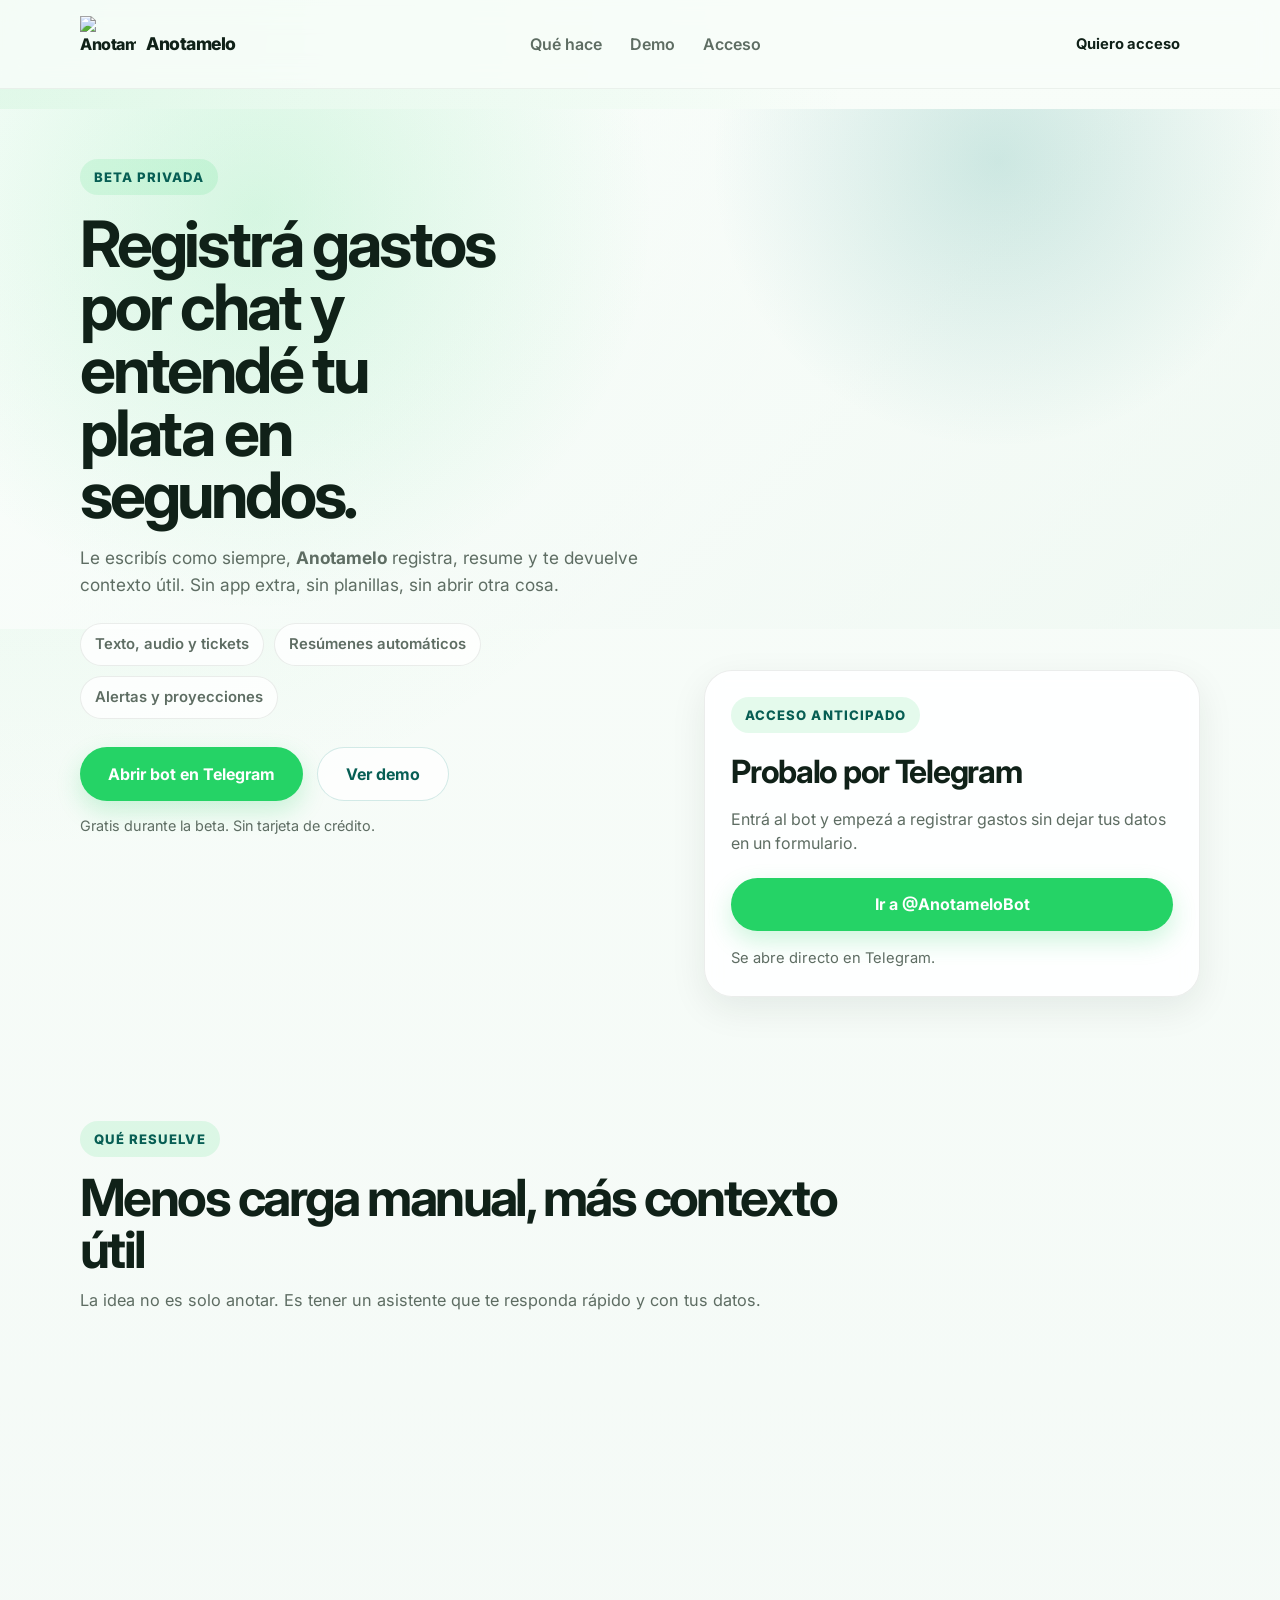
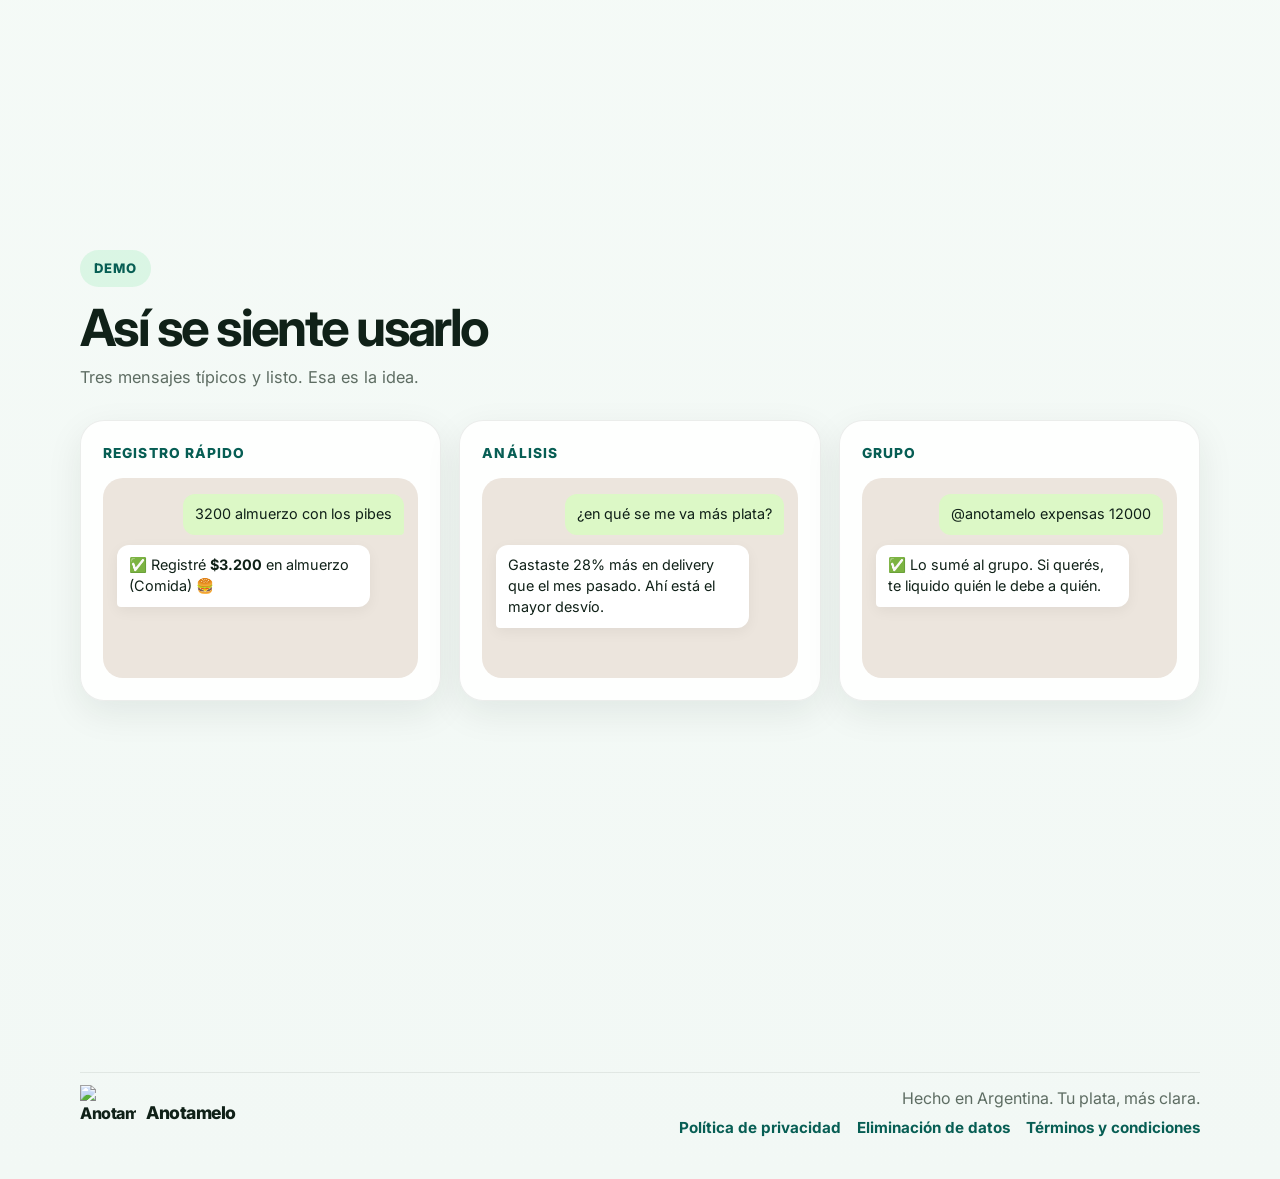
==== commit 0bdfbaaf: "Harden WhatsApp webhook and add terms page" ====
--- a/frontend-claude/index.html
+++ b/frontend-claude/index.html
@@ -3,7 +3,7 @@
 <head>
   <meta charset="UTF-8">
   <meta name="viewport" content="width=device-width, initial-scale=1.0">
-  <title>Anotamelo - Tu asistente financiero por WhatsApp</title>
+  <title>Anotamelo - Tu asistente financiero por chat</title>
   <link rel="stylesheet" href="styles.css">
   <link rel="preconnect" href="https://fonts.googleapis.com">
   <link rel="preconnect" href="https://fonts.gstatic.com" crossorigin>
@@ -42,7 +42,7 @@
       <div class="container hero-content">
         <div class="hero-copy">
           <span class="hero-badge">Beta privada</span>
-          <h1>Registrá gastos desde WhatsApp y entendé tu plata en segundos.</h1>
+          <h1>Registrá gastos por chat y entendé tu plata en segundos.</h1>
           <p class="hero-subtitle">
             Le escribís como siempre, <strong>Anotamelo</strong> registra, resume y te devuelve contexto útil.
             Sin app extra, sin planillas, sin abrir otra cosa.
@@ -53,47 +53,13 @@
             <span>Alertas y proyecciones</span>
           </div>
           <div class="hero-ctas">
-            <a href="#waitlist-form" class="btn btn-primary btn-lg">Unirme a la waitlist</a>
+            <a href="https://t.me/AnotameloBot" class="btn btn-primary btn-lg" target="_blank" rel="noreferrer">Abrir bot en Telegram</a>
             <a href="#demo" class="btn btn-outline btn-lg">Ver demo</a>
           </div>
           <p class="hero-note">Gratis durante la beta. Sin tarjeta de crédito.</p>
         </div>
 
         <div class="hero-side">
-          <div class="waitlist-card animate-on-scroll">
-            <div class="waitlist-copy">
-              <span class="section-badge">Acceso anticipado</span>
-              <h2>Entrá primero</h2>
-              <p>Dejá tu email y te avisamos cuando abramos nuevos cupos.</p>
-            </div>
-
-            <form id="waitlist-form" class="waitlist-form">
-              <div class="input-group">
-                <span class="input-icon">✉️</span>
-                <input
-                  type="email"
-                  id="email-input"
-                  placeholder="tu@email.com"
-                  required
-                  autocomplete="email"
-                >
-              </div>
-              <button type="submit" class="btn btn-primary btn-lg btn-full">
-                <span class="btn-text">Quiero acceso</span>
-                <span class="btn-loading" hidden>Guardando...</span>
-              </button>
-            </form>
-
-            <div id="waitlist-success" class="waitlist-success" hidden>
-              <div class="success-icon">🎉</div>
-              <h3>Ya estás en la lista</h3>
-              <p>Te vamos a avisar por email cuando abramos nuevos accesos.</p>
-            </div>
-
-            <div id="waitlist-error" class="waitlist-error" hidden></div>
-            <p class="waitlist-count">Te escribimos apenas haya lugar.</p>
-          </div>
-
           <div class="phone-mockup animate-on-scroll">
             <div class="phone-notch"></div>
             <div class="chat-header">
@@ -117,6 +83,22 @@
               <div class="chat-bubble bot">También leo tickets, audios y gastos en grupo.</div>
             </div>
           </div>
+
+          <div class="waitlist-card animate-on-scroll">
+            <div class="waitlist-copy">
+              <span class="section-badge">Acceso anticipado</span>
+              <h2>Probalo por Telegram</h2>
+              <p>Entrá al bot y empezá a registrar gastos sin dejar tus datos en un formulario.</p>
+            </div>
+
+            <div id="waitlist-form" class="waitlist-form">
+              <a href="https://t.me/AnotameloBot" class="btn btn-primary btn-lg btn-full" target="_blank" rel="noreferrer">
+                <span class="btn-text">Ir a @AnotameloBot</span>
+              </a>
+            </div>
+
+            <p class="waitlist-count">Se abre directo en Telegram.</p>
+          </div>
         </div>
       </div>
     </section>
@@ -205,10 +187,10 @@
       <div class="container closing-card animate-on-scroll">
         <div>
           <span class="section-badge">Beta abierta por cupos</span>
-          <h2>Si te interesa probarlo, anotate arriba.</h2>
-          <p>El acceso lo estamos abriendo por tandas para acompañar bien las primeras cuentas.</p>
-        </div>
-        <a href="#waitlist" class="btn btn-primary btn-lg">Quiero entrar primero</a>
+          <h2>Si te interesa probarlo, abrí el bot.</h2>
+          <p>Entrás por Telegram y arrancás la conversación al instante.</p>
+        </div>
+        <a href="https://t.me/AnotameloBot" class="btn btn-primary btn-lg" target="_blank" rel="noreferrer">Abrir @AnotameloBot</a>
       </div>
     </section>
   </main>
@@ -224,6 +206,7 @@
         <div class="footer-links">
           <a href="/policy" class="footer-link">Política de privacidad</a>
           <a href="/data-deletion" class="footer-link">Eliminación de datos</a>
+          <a href="/terms" class="footer-link">Términos y condiciones</a>
         </div>
       </div>
     </div>
